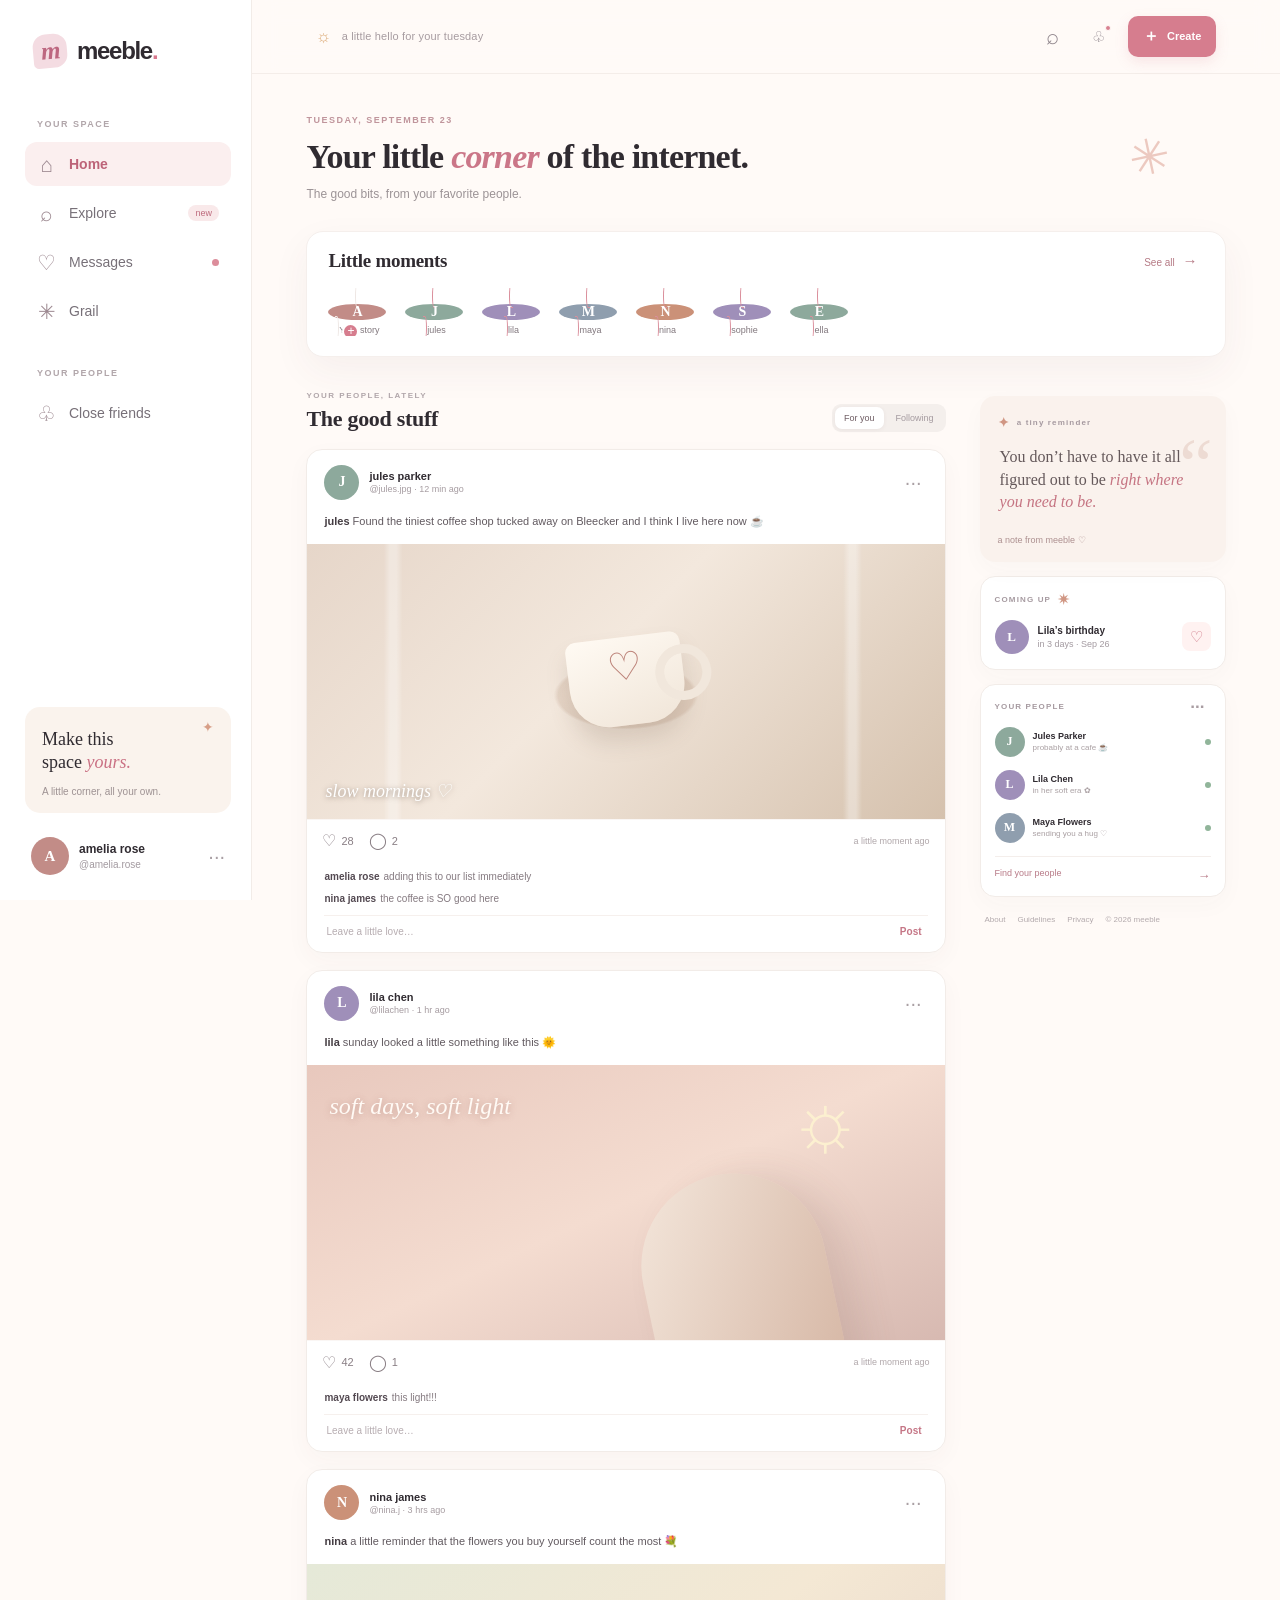
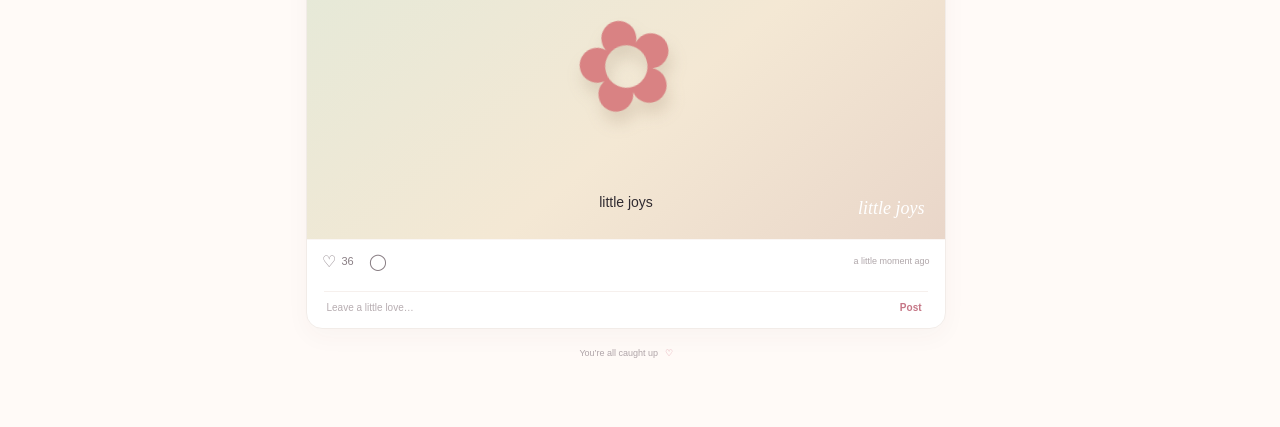
==== index.html @ ca77e471 "Build offline Meeble showcase prototype" ====
<!doctype html>
<html lang="en">
<head>
  <meta charset="utf-8">
  <meta name="viewport" content="width=device-width, initial-scale=1">
  <meta name="theme-color" content="#fff9f4">
  <meta name="description" content="Meeble — your little corner of the internet.">
  <title>Meeble — your little corner</title>
  <link rel="stylesheet" href="styles.css">
</head>
<body>
  <div class="app-shell">
    <aside class="sidebar">
      <a class="brand" href="#home" aria-label="Meeble home"><span class="brand-mark">m</span><span>meeble<span class="brand-dot">.</span></span></a>
      <div class="sidebar-label">YOUR SPACE</div>
      <nav class="main-nav" aria-label="Main navigation">
        <button class="nav-item active" data-page="home"><span class="nav-icon">⌂</span>Home</button>
        <button class="nav-item" data-page="explore"><span class="nav-icon">⌕</span>Explore <span class="nav-badge">new</span></button>
        <button class="nav-item" data-page="messages"><span class="nav-icon">♡</span>Messages<span class="unread-dot"></span></button>
        <button class="nav-item" data-page="grail"><span class="nav-icon">✳</span>Grail</button>
      </nav>
      <div class="sidebar-label community-label">YOUR PEOPLE</div>
      <button class="nav-item" data-page="friends"><span class="nav-icon">♧</span>Close friends</button>
      <div class="sidebar-bottom">
        <div class="mood-card"><span class="mood-spark">✦</span><p>Make this<br>space <em>yours.</em></p><span class="mood-note">A little corner, all your own.</span></div>
        <button class="profile-mini" data-page="profile"><span class="avatar avatar-self">A</span><span><strong>amelia rose</strong><small>@amelia.rose</small></span><span class="more">···</span></button>
      </div>
    </aside>

    <main class="main-content">
      <header class="topbar"><div class="mobile-brand"><span class="brand-mark">m</span> meeble<span class="brand-dot">.</span></div><div class="topbar-date"><span class="sun-icon">☼</span> a little hello for your tuesday</div><div class="top-actions"><button class="icon-button search-button" aria-label="Search">⌕</button><button class="icon-button notification-button" aria-label="Notifications">♧<i></i></button><button class="new-post-button" id="openComposer"><span>＋</span> Create</button></div></header>
      <div class="content-wrap">
        <section class="welcome-row"><div><div class="eyebrow">TUESDAY, SEPTEMBER 23</div><h1>Your little <em>corner</em> of the internet.</h1><p class="welcome-copy">The good bits, from your favorite people.</p></div><span class="welcome-doodle" aria-hidden="true">✳</span></section>
        <section class="stories-section" aria-label="Stories"><div class="section-heading"><h2>Little moments</h2><button class="text-link" id="viewAllStories">See all <span>→</span></button></div><div class="stories-row" id="storiesRow"></div></section>
        <div class="feed-layout">
          <section class="feed-column"><div class="feed-heading"><div><span class="eyebrow">YOUR PEOPLE, LATELY</span><h2>The good stuff</h2></div><div class="feed-filter"><button class="filter active">For you</button><button class="filter">Following</button></div></div><div id="feed" class="feed-list"></div><button class="load-more" id="loadMore">You’re all caught up <span>♡</span></button></section>
          <aside class="right-rail"><section class="rail-card note-card"><div class="rail-title"><span>✦</span> a tiny reminder</div><p>You don’t have to have it all figured out to be <em>right where you need to be.</em></p><span class="note-signature">a note from meeble ♡</span></section><section class="rail-card birthday-card"><div class="rail-title">COMING UP <span class="party">✷</span></div><div class="birthday-person"><span class="avatar avatar-lila">L</span><span><strong>Lila’s birthday</strong><small>in 3 days · Sep 26</small></span><button aria-label="Send birthday wishes">♡</button></div></section><section class="rail-card friends-card"><div class="rail-title">YOUR PEOPLE <button class="dots" aria-label="More">···</button></div><div id="friendsList"></div><button class="find-friends">Find your people <span>→</span></button></section><div class="footer-links"><a href="#about">About</a><a href="#guidelines">Guidelines</a><a href="#privacy">Privacy</a><span>© 2026 meeble</span></div></aside>
        </div>
      </div>
    </main>
  </div>
  <dialog id="composer" class="composer-dialog"><form method="dialog" id="postForm"><button class="dialog-close" aria-label="Close">×</button><div class="dialog-eyebrow">A LITTLE SOMETHING</div><h2>Share a moment</h2><label for="postCaption">What’s on your mind, Amelia?</label><textarea id="postCaption" maxlength="500" placeholder="The little things are the big things…" required></textarea><div class="composer-tools"><button type="button" id="addPhoto">▧ Add a photo</button><span>♡ shared with your people</span></div><button class="publish-button" type="submit">Share with your people <span>→</span></button></form></dialog>
  <dialog id="toastDialog" class="toast-dialog"><p id="toastMessage"></p><button id="toastClose">Okay ♡</button></dialog>
  <script src="app.js" defer></script>
</body>
</html>
---- styles.css ----
:root {
  --ink:#302b31;
  --muted:#99919a;
  --rose:#d8788d;
  --rose-dark:#bd5b76;
  --peach:#f8dfd4;
  --paper:#fffaf7;
  --cream:#f8f2ed;
  --line:#f0e9e5;
  --lilac:#eee8f7;
  --green:#e2eee2;
  --shadow:0 14px 38px rgba(85,55,65,.055);
  --sans:'DM Sans',sans-serif;
  --serif:'Playfair Display',serif}
* {
  box-sizing:border-box}
body {
  margin:0;
  background:var(--paper);
  color:var(--ink);
  font-family:var(--sans);
  font-size:14px;
  -webkit-font-smoothing:antialiased}
button,a {
  font:inherit}
button {
  color:inherit}
.app-shell {
  min-height:100vh}
.sidebar {
  position:fixed;
  inset:0 auto 0 0;
  width:252px;
  background:#fff;
  border-right:1px solid #f2ece8;
  padding:34px 20px 20px 25px;
  display:flex;
  flex-direction:column;
  z-index:3}
.brand {
  display:flex;
  align-items:center;
  gap:10px;
  text-decoration:none;
  color:var(--ink);
  font-size:24px;
  font-weight:800;
  letter-spacing:-1.3px;
  margin:0 0 51px 8px}
.brand-mark {
  display:grid;
  place-items:center;
  width:34px;
  height:34px;
  background:#f4dce2;
  color:#bd6780;
  border-radius:13px 13px 13px 5px;
  font-family:var(--serif);
  font-size:25px;
  font-style:italic;
  font-weight:700;
  transform:rotate(-5deg)}
.brand-dot {
  color:var(--rose)}
.sidebar-label,.eyebrow,.dialog-eyebrow {
  font-size:9px;
  font-weight:700;
  letter-spacing:1.5px;
  color:#b1a6aa}
.sidebar-label {
  padding:0 12px;
  margin-bottom:13px}
.main-nav {
  display:grid;
  gap:5px}
.nav-item {
  position:relative;
  display:flex;
  align-items:center;
  width:100%;
  height:44px;
  padding:0 12px;
  gap:13px;
  border:0;
  border-radius:12px;
  background:none;
  text-align:left;
  color:#777078;
  cursor:pointer;
  transition:.18s}
.nav-item:hover {
  background:#fff7f4;
  color:var(--ink)}
.nav-item.active {
  background:#fbefef;
  color:#bd6378;
  font-weight:700}
.nav-icon {
  width:19px;
  font-size:21px;
  line-height:1;
  text-align:center;
  color:#9d8991}
.nav-badge {
  font-size:9px;
  color:#be6b7e;
  background:#f9e9ea;
  border-radius:20px;
  padding:3px 7px;
  margin-left:auto}
.unread-dot {
  width:7px;
  height:7px;
  background:#dc8d9b;
  border-radius:100%;
  margin-left:auto}
.community-label {
  margin-top:35px}
.sidebar-bottom {
  margin-top:auto}
.mood-card {
  position:relative;
  background:#faf3ed;
  border-radius:15px;
  padding:16px 17px 15px;
  margin-bottom:14px;
  overflow:hidden}
.mood-card p {
  font-family:var(--serif);
  font-size:18px;
  line-height:1.27;
  margin:5px 0 8px}
.mood-card em {
  color:#ca7184}
.mood-note {
  font-size:10px;
  color:#9e9293}
.mood-spark {
  position:absolute;
  right:17px;
  top:12px;
  color:#d79e87}
.profile-mini {
  display:flex;
  align-items:center;
  gap:10px;
  width:100%;
  padding:10px 6px 5px;
  background:none;
  border:0;
  text-align:left;
  cursor:pointer}
.profile-mini strong,.birthday-person strong {
  font-size:12px;
  display:block}
.profile-mini small,.birthday-person small {
  font-size:10px;
  color:#a39aa0;
  display:block;
  margin-top:3px}
.more {
  margin-left:auto;
  color:#a99fa4;
  font-size:20px}
.avatar {
  display:grid;
  place-items:center;
  border-radius:50%;
  width:38px;
  height:38px;
  flex:0 0 auto;
  font-family:var(--serif);
  font-size:15px;
  font-weight:700;
  color:#fff;
  background:#cb8b83}
.avatar-self {
  background:#c28c87}
.avatar-lila {
  background:#9f8fb9}
.avatar-jules {
  background:#8da99c}
.avatar-nina {
  background:#cb9178}
.avatar-maya {
  background:#8f9eae}
.main-content {
  margin-left:252px;
  min-height:100vh}
.topbar {
  height:74px;
  background:rgba(255,250,247,.88);
  backdrop-filter:blur(12px);
  position:sticky;
  top:0;
  z-index:2;
  display:flex;
  align-items:center;
  justify-content:space-between;
  padding:0 6.2%;
  border-bottom:1px solid rgba(240,233,229,.75)}
.topbar-date {
  color:#a79ca0;
  font-size:11px;
  letter-spacing:.15px}
.sun-icon {
  font-size:17px;
  color:#dcab77;
  vertical-align:-2px;
  margin-right:7px}
.top-actions {
  display:flex;
  align-items:center;
  gap:12px}
.icon-button {
  position:relative;
  width:34px;
  height:34px;
  border:0;
  background:transparent;
  color:#8f858b;
  font-size:22px;
  cursor:pointer}
.notification-button {
  font-size:15px}
.notification-button i {
  position:absolute;
  top:5px;
  right:5px;
  width:6px;
  height:6px;
  background:#d88091;
  border-radius:50%;
  border:1px solid var(--paper)}
.new-post-button,.publish-button {
  border:0;
  background:#d67d8e;
  color:white;
  border-radius:10px;
  padding:10px 15px;
  font-size:11px;
  font-weight:700;
  box-shadow:0 5px 13px #d67d8e2b;
  cursor:pointer;
  transition:.18s}
.new-post-button:hover,.publish-button:hover {
  background:#c7687e;
  transform:translateY(-1px)}
.new-post-button span {
  font-size:16px;
  vertical-align:-1px;
  margin-right:5px}
.content-wrap {
  max-width:1110px;
  margin:0 auto;
  padding:41px 5.3% 50px}
.welcome-row {
  position:relative;
  display:flex;
  justify-content:space-between;
  align-items:center;
  padding-bottom:30px}
.welcome-row .eyebrow {
  margin-bottom:12px;
  color:#c0959c}
.welcome-row h1 {
  font-family:var(--serif);
  font-size:34px;
  line-height:1.2;
  font-weight:600;
  letter-spacing:-.8px;
  margin:0}
.welcome-row h1 em {
  font-weight:600;
  color:#cb7688}
.welcome-copy {
  font-size:12px;
  color:#9c9396;
  margin:9px 0 0}
.welcome-doodle {
  font-size:49px;
  color:#e8beb3;
  transform:rotate(-12deg);
  margin-right:6%;
  opacity:.8}
.stories-section {
  padding:18px 21px 20px;
  background:#fff;
  border:1px solid #f5efec;
  border-radius:17px;
  box-shadow:var(--shadow)}
.section-heading {
  display:flex;
  justify-content:space-between;
  align-items:center;
  margin-bottom:16px}
.section-heading h2,.feed-heading h2 {
  font:600 19px var(--serif);
  margin:0;
  letter-spacing:-.3px}
.text-link {
  border:0;
  background:none;
  color:#b67b86;
  font-size:10px;
  cursor:pointer}
.text-link span {
  font-size:15px;
  margin-left:5px}
.stories-row {
  display:flex;
  gap:19px;
  align-items:flex-start;
  overflow-x:auto;
  scrollbar-width:none}
.stories-row::-webkit-scrollbar {
  display:none}
.story {
  min-width:58px;
  text-align:center;
  cursor:pointer;
  border:0;
  background:transparent;
  padding:0}
.story-ring {
  width:55px;
  height:55px;
  padding:3px;
  border:1.5px solid #da8e9b;
  border-radius:50%;
  margin:0 auto 7px;
  position:relative}
.story-ring .avatar {
  width:100%;
  height:100%;
  font-size:14px}
.story-name {
  font-size:9px;
  color:#81777d;
  white-space:nowrap}
.story.is-own .story-ring {
  border-color:#eee7e4}
.story-add {
  position:absolute;
  right:-3px;
  bottom:-1px;
  background:#d67d8e;
  color:white;
  width:17px;
  height:17px;
  border:2px solid white;
  border-radius:50%;
  font-size:12px;
  line-height:13px}
.feed-layout {
  display:grid;
  grid-template-columns:minmax(0,1fr) 246px;
  gap:34px;
  margin-top:34px}
.feed-column {
  min-width:0}
.feed-heading {
  display:flex;
  justify-content:space-between;
  align-items:end;
  margin-bottom:17px}
.feed-heading .eyebrow {
  display:block;
  margin-bottom:6px;
  font-size:8px}
.feed-heading h2 {
  font-size:22px}
.feed-filter {
  display:flex;
  gap:3px;
  padding:3px;
  background:#f4efec;
  border-radius:9px}
.filter {
  background:none;
  border:0;
  border-radius:7px;
  padding:6px 9px;
  color:#a59ba0;
  font-size:9px;
  cursor:pointer}
.filter.active {
  background:white;
  color:#705e64;
  box-shadow:0 1px 4px #4c344010}
.feed-list {
  display:grid;
  gap:17px}
.post-card {
  background:#fff;
  border:1px solid #f2ece8;
  border-radius:16px;
  overflow:hidden;
  box-shadow:0 8px 25px rgba(85,55,65,.035);
  animation:rise .42s both}
.post-top {
  display:flex;
  align-items:center;
  padding:15px 17px 12px;
  gap:10px}
.post-top .avatar {
  width:35px;
  height:35px;
  font-size:14px}
.post-author {
  min-width:0}
.post-author strong {
  font-size:11px;
  display:block}
.post-author small {
  font-size:9px;
  color:#a69ca1;
  display:block;
  margin-top:2px}
.post-menu {
  margin-left:auto;
  border:0;
  background:none;
  color:#aaa0a4;
  font-size:20px;
  cursor:pointer}
.post-caption {
  padding:0 17px 14px;
  font-size:11px;
  line-height:1.65;
  color:#625a60;
  margin:0}
.post-caption strong {
  color:#443c42}
.post-art {
  height:275px;
  position:relative;
  overflow:hidden;
  display:grid;
  place-items:center}
.post-art.cafe {
  background:linear-gradient(135deg,#e6d6c9,#f3e8dd 45%,#d5c1ad)}
.post-art.cafe:before {
  content:'';
  position:absolute;
  inset:0;
  background:radial-gradient(ellipse at 50% 55%,#b18b7055 0 15%,transparent 16%),linear-gradient(90deg,transparent 12%,#fff8 13% 14%,transparent 15% 84%,#fff8 85% 86%,transparent 87%);
  opacity:.65}
.post-art.cafe .art-label {
  position:absolute;
  bottom:17px;
  left:18px;
  color:#fff;
  font:italic 18px var(--serif);
  text-shadow:0 1px 5px #62504499}
.coffee-cup {
  position:relative;
  width:115px;
  height:88px;
  background:linear-gradient(160deg,#fffaf3,#f0e5d8);
  border-radius:10px 10px 39px 39px;
  box-shadow:0 15px 22px #7057482c;
  transform:rotate(-7deg);
  z-index:1}
.coffee-cup:before {
  content:'';
  position:absolute;
  width:38px;
  height:38px;
  border:9px solid #f1e7dc;
  border-radius:50%;
  right:-28px;
  top:14px}
.coffee-cup:after {
  content:'♡';
  position:absolute;
  inset:7px 0;
  text-align:center;
  color:#bb8177;
  font-size:39px}
.post-art.sunday {
  background:linear-gradient(155deg,#e8c8bd,#f4dcd0 50%,#d7b9b1)}
.post-art.sunday:before {
  content:'';
  position:absolute;
  width:185px;
  height:220px;
  background:linear-gradient(120deg,#f4e7dc,#d6b7a5);
  border-radius:100px 100px 25px 25px;
  bottom:-53px;
  right:18%;
  transform:rotate(-12deg);
  box-shadow:20px 8px 35px #694e4521}
.post-art.sunday:after {
  content:'☼';
  position:absolute;
  right:13%;
  top:10px;
  color:#fff6d1;
  font-size:80px;
  opacity:.8}
.post-art.sunday .art-label {
  position:absolute;
  left:22px;
  top:28px;
  color:#fffaf5;
  font:italic 24px var(--serif);
  z-index:1;
  text-shadow:0 1px 7px #9c645c66}
.post-art.flowers {
  background:linear-gradient(140deg,#e5e9d8,#f4e8d4 54%,#e9d6c9)}
.post-art.flowers:before {
  content:'✿';
  font-size:124px;
  color:#d98283;
  filter:drop-shadow(0 12px 8px #80634830);
  transform:rotate(-15deg)}
.post-art.flowers:after {
  content:'little joys';
  position:absolute;
  bottom:20px;
  right:20px;
  color:#fff;
  font:italic 18px var(--serif)}
.post-art.custom {
  background:#f3e9e4;
  color:#bd6e82;
  padding:25px;
  font:italic 23px var(--serif);
  text-align:center}
.post-actions {
  height:43px;
  padding:0 15px;
  display:flex;
  align-items:center;
  gap:15px;
  border-top:1px solid #faf6f4}
.action-btn {
  border:0;
  background:none;
  color:#897e84;
  padding:4px 0;
  font-size:11px;
  cursor:pointer;
  display:flex;
  align-items:center;
  gap:5px}
.action-btn:hover {
  color:#c2687d}
.action-btn.liked {
  color:#d46f85}
.action-btn span {
  font-size:16px}
.action-spacer {
  flex:1}
.post-time {
  color:#b0a7aa;
  font-size:9px}
.comments-area {
  padding:0 17px 14px}
.comment {
  font-size:10px;
  line-height:1.5;
  color:#857a80;
  margin:7px 0}
.comment strong {
  color:#534951;
  margin-right:4px}
.comment-form {
  display:flex;
  border-top:1px solid #f6f0ed;
  padding-top:9px;
  margin-top:9px}
.comment-form input {
  border:0;
  outline:none;
  flex:1;
  font:10px var(--sans);
  background:none}
.comment-form input::placeholder {
  color:#b7adb1}
.comment-form button {
  border:0;
  background:none;
  color:#c57686;
  font-size:10px;
  font-weight:700;
  cursor:pointer}
.right-rail {
  padding-top:5px}
.rail-card {
  background:#fff;
  border:1px solid #f2ece8;
  border-radius:15px;
  padding:16px;
  margin-bottom:14px;
  box-shadow:0 8px 25px rgba(85,55,65,.028)}
.rail-title {
  font-size:8px;
  font-weight:700;
  letter-spacing:1.15px;
  color:#a69aa0;
  display:flex;
  align-items:center;
  gap:7px}
.rail-title>span {
  font-size:13px;
  color:#d09683}
.note-card {
  background:#faf2ed;
  border:0;
  padding:19px 18px 16px;
  position:relative;
  overflow:hidden}
.note-card:after {
  content:'“';
  position:absolute;
  right:13px;
  top:25px;
  font:75px var(--serif);
  color:#eddbd3}
.note-card p {
  font:16px/1.42 var(--serif);
  margin:16px 2px;
  color:#64585a;
  position:relative;
  z-index:1}
.note-card p em {
  color:#c57482}
.note-signature {
  font-size:9px;
  color:#ad9090}
.birthday-card {
  padding:15px 14px}
.party {
  color:#d99475;
  font-size:13px}
.birthday-person {
  display:flex;
  align-items:center;
  gap:9px;
  margin-top:13px}
.birthday-person .avatar {
  width:34px;
  height:34px;
  font-size:13px}
.birthday-person strong {
  font-size:10px}
.birthday-person small {
  font-size:9px}
.birthday-person button {
  margin-left:auto;
  border:0;
  background:#fff2f1;
  color:#ce7887;
  border-radius:8px;
  width:29px;
  height:29px;
  font-size:15px;
  cursor:pointer}
.friends-card {
  padding:15px 14px 13px}
.dots {
  margin-left:auto;
  border:0;
  background:none;
  color:#a99da2;
  font-size:17px;
  line-height:12px;
  cursor:pointer}
.friend-row {
  display:flex;
  align-items:center;
  gap:8px;
  margin-top:13px}
.friend-row .avatar {
  width:30px;
  height:30px;
  font-size:12px}
.friend-info {
  flex:1}
.friend-info strong {
  font-size:9px;
  display:block}
.friend-info small {
  font-size:8px;
  color:#aaa0a3;
  display:block;
  margin-top:2px}
.online {
  width:6px;
  height:6px;
  border-radius:50%;
  background:#91b59a}
.find-friends {
  width:100%;
  border:0;
  border-top:1px solid #f4eeeb;
  margin-top:13px;
  padding:11px 0 0;
  background:none;
  text-align:left;
  color:#b87b88;
  font-size:9px;
  cursor:pointer}
.find-friends span {
  float:right;
  font-size:13px}
.footer-links {
  display:flex;
  flex-wrap:wrap;
  gap:7px 12px;
  padding:4px 5px;
  color:#b3aaad;
  font-size:8px}
.footer-links a {
  color:inherit;
  text-decoration:none}
.load-more {
  display:block;
  margin:18px auto;
  border:0;
  background:none;
  color:#afa4a8;
  font-size:9px;
  cursor:pointer}
.load-more span {
  color:#d78b98;
  margin-left:4px}
.composer-dialog,.toast-dialog {
  border:0;
  border-radius:20px;
  padding:0;
  box-shadow:0 24px 80px #32222c35;
  color:var(--ink)}
.composer-dialog {
  width:min(470px,calc(100% - 32px));
  background:white}
.composer-dialog::backdrop,.toast-dialog::backdrop {
  background:#382b3166;
  backdrop-filter:blur(3px)}
.composer-dialog form {
  padding:32px}
.dialog-close {
  float:right;
  border:0;
  background:#f7f1ee;
  border-radius:50%;
  width:29px;
  height:29px;
  font-size:20px;
  line-height:20px;
  color:#8d8186;
  cursor:pointer}
.dialog-eyebrow {
  color:#c48c96;
  margin-top:10px}
.composer-dialog h2 {
  font:600 28px var(--serif);
  margin:8px 0 22px}
.composer-dialog label {
  display:block;
  color:#837980;
  font-size:11px;
  margin-bottom:8px}
.composer-dialog textarea {
  display:block;
  width:100%;
  height:130px;
  resize:vertical;
  border:1px solid #eee5e2;
  border-radius:12px;
  padding:13px;
  font:12px/1.6 var(--sans);
  outline:none}
.composer-dialog textarea:focus {
  border-color:#d997a3}
.composer-tools {
  display:flex;
  justify-content:space-between;
  align-items:center;
  padding:11px 0 19px;
  color:#aa9fa4;
  font-size:9px}
.composer-tools button {
  border:0;
  background:none;
  color:#be7885;
  font-size:10px;
  cursor:pointer}
.publish-button {
  width:100%;
  height:42px;
  text-align:left;
  padding:0 14px}
.publish-button span {
  float:right}
.toast-dialog {
  width:min(310px,calc(100% - 30px));
  padding:24px;
  text-align:center;
  background:white}
.toast-dialog p {
  font:17px/1.5 var(--serif);
  margin:0 0 17px}
.toast-dialog button {
  border:0;
  background:#d67d8e;
  color:white;
  border-radius:9px;
  padding:9px 20px;
  font-size:10px;
  cursor:pointer}
.mobile-brand {
  display:none}
@keyframes rise {
  from {
  opacity:0;
  transform:translateY(9px)}
to {
  opacity:1;
  transform:translateY(0)}
}

@media(min-width:1450px) {
  .content-wrap {
  padding-top:48px}
.feed-layout {
  gap:42px}
.post-art {
  height:310px}
}
@media(max-width:1050px) {
  .sidebar {
  width:215px;
  padding-left:17px;
  padding-right:16px}
.main-content {
  margin-left:215px}
.topbar {
  padding:0 4%}
.content-wrap {
  padding-left:4%;
  padding-right:4%}
.feed-layout {
  grid-template-columns:minmax(0,1fr) 215px;
  gap:20px}
.post-art {
  height:240px}
}
@media(max-width:800px) {
  .sidebar {
  width:67px;
  padding:20px 9px}
.brand {
  margin:0 auto 42px}
.brand>span:last-child,.sidebar-label,.nav-item:not(.active) .nav-label,.nav-item {
  font-size:0}
.nav-item {
  justify-content:center;
  padding:0}
.nav-icon {
  font-size:21px}
.nav-badge,.unread-dot {
  display:none}
.community-label,.sidebar-bottom .mood-card,.profile-mini>span:not(.avatar) {
  display:none}
.sidebar-bottom {
  display:flex;
  justify-content:center}
.profile-mini {
  justify-content:center;
  padding:5px 0}
.main-content {
  margin-left:67px}
.feed-layout {
  grid-template-columns:minmax(0,1fr)}
.right-rail {
  display:grid;
  grid-template-columns:1fr 1fr;
  gap:10px}
.rail-card {
  margin:0}
.note-card {
  grid-row:span 2}
.footer-links {
  grid-column:1/-1}
.topbar-date {
  display:none}
.mobile-brand {
  display:flex;
  align-items:center;
  gap:7px;
  font-weight:800;
  font-size:17px;
  letter-spacing:-.7px}
.mobile-brand .brand-mark {
  width:27px;
  height:27px;
  font-size:21px;
  border-radius:10px 10px 10px 4px}
}
@media(max-width:520px) {
  .sidebar {
  inset:auto 0 0;
  width:100%;
  height:59px;
  padding:5px 14px;
  background:#fff;
  border:0;
  border-top:1px solid var(--line);
  display:flex;
  flex-direction:row;
  justify-content:space-around}
.brand,.sidebar-label,.community-label,.sidebar-bottom {
  display:none}
.main-nav {
  display:flex;
  justify-content:space-around;
  width:100%;
  gap:0}
.nav-item {
  height:48px;
  width:50px;
  font-size:0!important}
.nav-icon {
  font-size:21px}
.main-content {
  margin:0;
  padding-bottom:59px}
.topbar {
  height:59px;
  padding:0 17px}
.content-wrap {
  padding:26px 15px}
.welcome-row {
  padding-bottom:21px}
.welcome-row h1 {
  font-size:27px;
  max-width:310px}
.welcome-doodle {
  font-size:34px;
  margin-right:2%}
.welcome-copy {
  font-size:11px}
.stories-section {
  padding:15px 13px 16px}
.stories-row {
  gap:15px}
.feed-layout {
  margin-top:27px}
.feed-heading {
  align-items:center}
.feed-heading h2 {
  font-size:19px}
.feed-filter {
  gap:0}
.filter {
  padding:6px}
.feed-list {
  gap:13px}
.post-card {
  border-radius:13px}
.post-art {
  height:220px}
.right-rail {
  display:none}
.new-post-button {
  padding:8px 11px}
.search-button {
  display:none}
.top-actions {
  gap:8px}
}
@media(prefers-reduced-motion:reduce) {
  *,*::before,*::after {
  scroll-behavior:auto!important;
  animation-duration:.01ms!important;
  transition-duration:.01ms!important}
}

button:focus-visible,a:focus-visible,input:focus-visible,textarea:focus-visible {
  outline:2px solid #c96e83;
  outline-offset:3px}
.empty-feed {
  padding:34px 22px;
  text-align:center;
  background:white;
  border:1px dashed #eadad7;
  border-radius:16px;
  color:#96898f}
.empty-feed>span {
  font-size:25px;
  color:#d17e8e}
.empty-feed h3 {
  font:600 19px var(--serif);
  color:#51464d;
  margin:9px 0 5px}
.empty-feed p {
  font-size:11px;
  margin:0}
.hashtag {
  color:#bf7181}
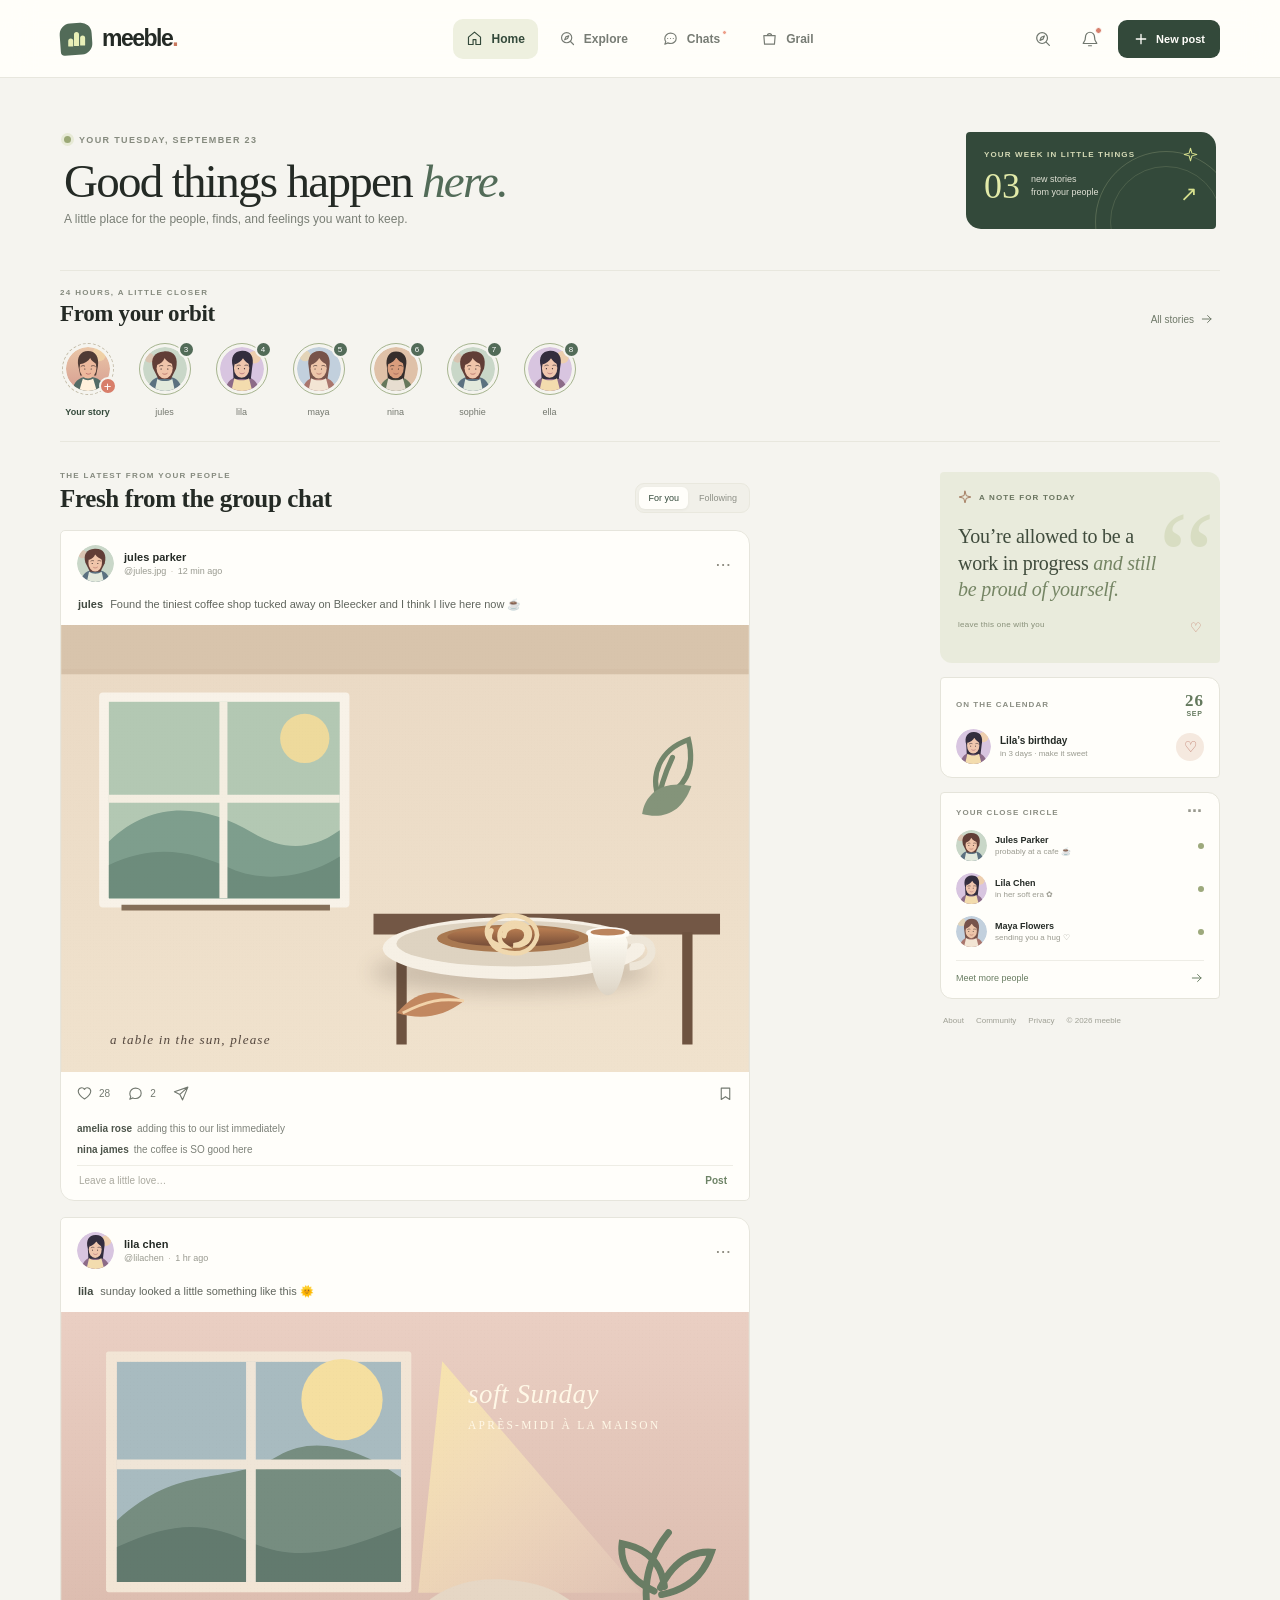
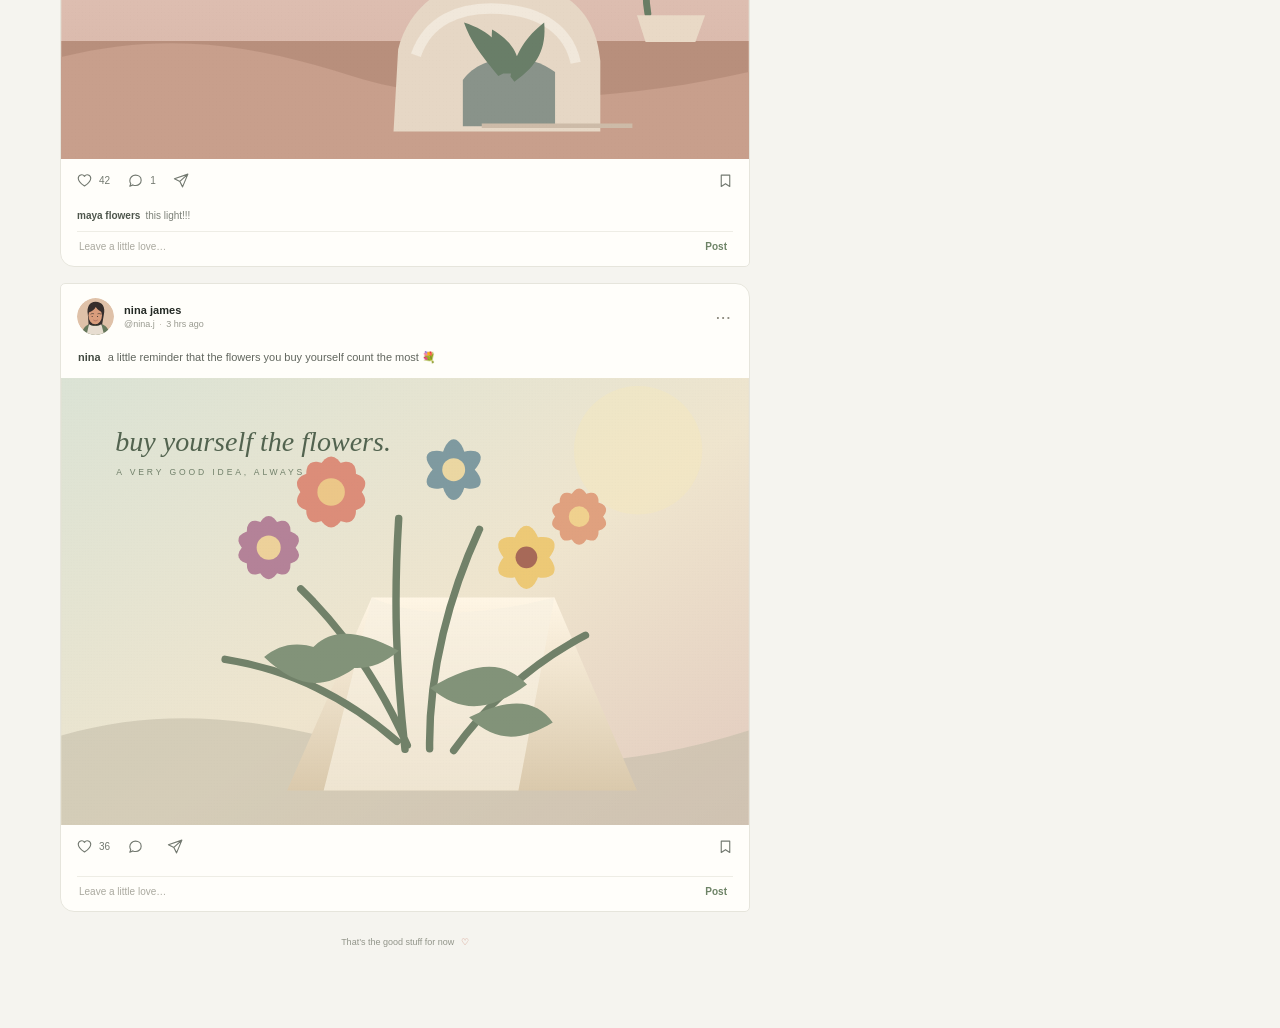
==== commit ba8fabb0: "Give Meeble an editorial visual identity" ====
--- a/index.html
+++ b/index.html
@@ -3,43 +3,55 @@
 <head>
   <meta charset="utf-8">
   <meta name="viewport" content="width=device-width, initial-scale=1">
-  <meta name="theme-color" content="#fff9f4">
-  <meta name="description" content="Meeble — your little corner of the internet.">
-  <title>Meeble — your little corner</title>
+  <meta name="theme-color" content="#f5f4ef">
+  <meta name="description" content="Meeble — a little place for all the good bits.">
+  <title>Meeble — a little place for you</title>
   <link rel="stylesheet" href="styles.css">
 </head>
 <body>
+  <svg class="icon-defs" aria-hidden="true" xmlns="http://www.w3.org/2000/svg">
+    <symbol id="i-home" viewBox="0 0 24 24"><path d="m3.5 10 8.5-7 8.5 7v10.5H14v-7h-4v7H3.5z"/></symbol>
+    <symbol id="i-discover" viewBox="0 0 24 24"><circle cx="10.8" cy="10.8" r="7.2"/><path d="m16.2 16.2 4.3 4.3M13.8 8l-1.7 4.1-4.1 1.7 1.7-4.1z"/></symbol>
+    <symbol id="i-chat" viewBox="0 0 24 24"><path d="M20 11.5a7.5 7.5 0 0 1-8 7.5 9 9 0 0 1-3.6-.8L4 20l1.3-3.6A7 7 0 0 1 4 12c0-4.2 3.6-7.5 8-7.5s8 2.8 8 7z"/><path d="M8 12h.01M12 12h.01M16 12h.01"/></symbol>
+    <symbol id="i-bag" viewBox="0 0 24 24"><path d="M4 8h16l-1 12H5zM9 8a3 3 0 0 1 6 0"/></symbol>
+    <symbol id="i-bell" viewBox="0 0 24 24"><path d="M18 9a6 6 0 0 0-12 0c0 7-3 7-3 9h18c0-2-3-2-3-9M10 21h4"/></symbol>
+    <symbol id="i-heart" viewBox="0 0 24 24"><path d="M20.8 8.8c0 5.4-8.8 11-8.8 11s-8.8-5.6-8.8-11A4.8 4.8 0 0 1 12 6.1a4.8 4.8 0 0 1 8.8 2.7Z"/></symbol>
+    <symbol id="i-comment" viewBox="0 0 24 24"><path d="M20 11.5a7.5 7.5 0 0 1-8 7.5 9 9 0 0 1-3.6-.8L4 20l1.3-3.6A7 7 0 0 1 4 12c0-4.2 3.6-7.5 8-7.5s8 2.8 8 7z"/></symbol>
+    <symbol id="i-send" viewBox="0 0 24 24"><path d="m21 3-7.5 18-3.8-7.7L2 9.5 21 3Z M9.7 13.3 21 3"/></symbol>
+    <symbol id="i-bookmark" viewBox="0 0 24 24"><path d="M6 4.5h12v16l-6-4-6 4z"/></symbol>
+    <symbol id="i-plus" viewBox="0 0 24 24"><path d="M12 5v14M5 12h14"/></symbol>
+    <symbol id="i-spark" viewBox="0 0 24 24"><path d="m12 2 2.2 7.8L22 12l-7.8 2.2L12 22l-2.2-7.8L2 12l7.8-2.2z"/></symbol>
+    <symbol id="i-arrow" viewBox="0 0 24 24"><path d="M4 12h15m-6-6 6 6-6 6"/></symbol>
+  </svg>
   <div class="app-shell">
-    <aside class="sidebar">
-      <a class="brand" href="#home" aria-label="Meeble home"><span class="brand-mark">m</span><span>meeble<span class="brand-dot">.</span></span></a>
-      <div class="sidebar-label">YOUR SPACE</div>
+    <header class="topbar">
+      <a class="brand" href="#home" aria-label="Meeble home"><span class="brand-mark" aria-hidden="true"><span></span><span></span><span></span></span><span>meeble<span class="brand-dot">.</span></span></a>
       <nav class="main-nav" aria-label="Main navigation">
-        <button class="nav-item active" data-page="home"><span class="nav-icon">⌂</span>Home</button>
-        <button class="nav-item" data-page="explore"><span class="nav-icon">⌕</span>Explore <span class="nav-badge">new</span></button>
-        <button class="nav-item" data-page="messages"><span class="nav-icon">♡</span>Messages<span class="unread-dot"></span></button>
-        <button class="nav-item" data-page="grail"><span class="nav-icon">✳</span>Grail</button>
+        <button class="nav-item active" data-page="home"><svg class="icon"><use href="#i-home"/></svg><span>Home</span></button>
+        <button class="nav-item" data-page="explore"><svg class="icon"><use href="#i-discover"/></svg><span>Explore</span></button>
+        <button class="nav-item" data-page="messages"><svg class="icon"><use href="#i-chat"/></svg><span>Chats</span><i class="nav-ping"></i></button>
+        <button class="nav-item" data-page="grail"><svg class="icon"><use href="#i-bag"/></svg><span>Grail</span></button>
       </nav>
-      <div class="sidebar-label community-label">YOUR PEOPLE</div>
-      <button class="nav-item" data-page="friends"><span class="nav-icon">♧</span>Close friends</button>
-      <div class="sidebar-bottom">
-        <div class="mood-card"><span class="mood-spark">✦</span><p>Make this<br>space <em>yours.</em></p><span class="mood-note">A little corner, all your own.</span></div>
-        <button class="profile-mini" data-page="profile"><span class="avatar avatar-self">A</span><span><strong>amelia rose</strong><small>@amelia.rose</small></span><span class="more">···</span></button>
-      </div>
-    </aside>
-
-    <main class="main-content">
-      <header class="topbar"><div class="mobile-brand"><span class="brand-mark">m</span> meeble<span class="brand-dot">.</span></div><div class="topbar-date"><span class="sun-icon">☼</span> a little hello for your tuesday</div><div class="top-actions"><button class="icon-button search-button" aria-label="Search">⌕</button><button class="icon-button notification-button" aria-label="Notifications">♧<i></i></button><button class="new-post-button" id="openComposer"><span>＋</span> Create</button></div></header>
-      <div class="content-wrap">
-        <section class="welcome-row"><div><div class="eyebrow">TUESDAY, SEPTEMBER 23</div><h1>Your little <em>corner</em> of the internet.</h1><p class="welcome-copy">The good bits, from your favorite people.</p></div><span class="welcome-doodle" aria-hidden="true">✳</span></section>
-        <section class="stories-section" aria-label="Stories"><div class="section-heading"><h2>Little moments</h2><button class="text-link" id="viewAllStories">See all <span>→</span></button></div><div class="stories-row" id="storiesRow"></div></section>
-        <div class="feed-layout">
-          <section class="feed-column"><div class="feed-heading"><div><span class="eyebrow">YOUR PEOPLE, LATELY</span><h2>The good stuff</h2></div><div class="feed-filter"><button class="filter active">For you</button><button class="filter">Following</button></div></div><div id="feed" class="feed-list"></div><button class="load-more" id="loadMore">You’re all caught up <span>♡</span></button></section>
-          <aside class="right-rail"><section class="rail-card note-card"><div class="rail-title"><span>✦</span> a tiny reminder</div><p>You don’t have to have it all figured out to be <em>right where you need to be.</em></p><span class="note-signature">a note from meeble ♡</span></section><section class="rail-card birthday-card"><div class="rail-title">COMING UP <span class="party">✷</span></div><div class="birthday-person"><span class="avatar avatar-lila">L</span><span><strong>Lila’s birthday</strong><small>in 3 days · Sep 26</small></span><button aria-label="Send birthday wishes">♡</button></div></section><section class="rail-card friends-card"><div class="rail-title">YOUR PEOPLE <button class="dots" aria-label="More">···</button></div><div id="friendsList"></div><button class="find-friends">Find your people <span>→</span></button></section><div class="footer-links"><a href="#about">About</a><a href="#guidelines">Guidelines</a><a href="#privacy">Privacy</a><span>© 2026 meeble</span></div></aside>
-        </div>
+      <div class="top-actions"><button class="icon-button search-button" aria-label="Search"><svg class="icon"><use href="#i-discover"/></svg></button><button class="icon-button notification-button" aria-label="Notifications"><svg class="icon"><use href="#i-bell"/></svg><i></i></button><button class="new-post-button" id="openComposer"><svg class="icon"><use href="#i-plus"/></svg><span>New post</span></button></div>
+    </header>
+    <main class="content-wrap" id="home">
+      <section class="welcome-row">
+        <div><div class="eyebrow"><span class="live-mark"></span> YOUR TUESDAY, SEPTEMBER 23</div><h1>Good things happen <em>here.</em></h1><p class="welcome-copy">A little place for the people, finds, and feelings you want to keep.</p></div>
+        <div class="weekly-note"><div class="weekly-note-top"><span>YOUR WEEK IN LITTLE THINGS</span><svg class="icon"><use href="#i-spark"/></svg></div><div class="weekly-note-bottom"><strong>03</strong><span>new stories<br>from your people</span><span class="note-arrow">↗</span></div><div class="note-orbit" aria-hidden="true"></div></div>
+      </section>
+      <section class="stories-section" aria-label="Stories"><div class="section-heading"><div><span class="eyebrow">24 HOURS, A LITTLE CLOSER</span><h2>From your orbit</h2></div><button class="text-link" id="viewAllStories">All stories <svg class="icon"><use href="#i-arrow"/></svg></button></div><div class="stories-row" id="storiesRow"></div></section>
+      <div class="feed-layout">
+        <section class="feed-column"><div class="feed-heading"><div><span class="eyebrow">THE LATEST FROM YOUR PEOPLE</span><h2>Fresh from the group chat</h2></div><div class="feed-filter"><button class="filter active">For you</button><button class="filter">Following</button></div></div><div id="feed" class="feed-list"></div><button class="load-more" id="loadMore">That’s the good stuff for now <span>♡</span></button></section>
+        <aside class="right-rail">
+          <section class="rail-card note-card"><div class="rail-kicker"><svg class="icon"><use href="#i-spark"/></svg> A NOTE FOR TODAY</div><p>You’re allowed to be a work in progress <em>and still be proud of yourself.</em></p><div class="note-footer"><span>leave this one with you</span><span class="note-heart">♡</span></div></section>
+          <section class="rail-card birthday-card"><div class="rail-header"><span>ON THE CALENDAR</span><span class="calendar-date">26 <small>SEP</small></span></div><div class="birthday-person"><img class="avatar" src="assets/avatar-lila.svg" alt=""><span><strong>Lila’s birthday</strong><small>in 3 days · make it sweet</small></span><button aria-label="Send birthday wishes">♡</button></div></section>
+          <section class="rail-card friends-card"><div class="rail-header"><span>YOUR CLOSE CIRCLE</span><button class="dots" aria-label="More">···</button></div><div id="friendsList"></div><button class="find-friends">Meet more people <svg class="icon"><use href="#i-arrow"/></svg></button></section>
+          <div class="footer-links"><a href="#about">About</a><a href="#guidelines">Community</a><a href="#privacy">Privacy</a><span>© 2026 meeble</span></div>
+        </aside>
       </div>
     </main>
   </div>
-  <dialog id="composer" class="composer-dialog"><form method="dialog" id="postForm"><button class="dialog-close" aria-label="Close">×</button><div class="dialog-eyebrow">A LITTLE SOMETHING</div><h2>Share a moment</h2><label for="postCaption">What’s on your mind, Amelia?</label><textarea id="postCaption" maxlength="500" placeholder="The little things are the big things…" required></textarea><div class="composer-tools"><button type="button" id="addPhoto">▧ Add a photo</button><span>♡ shared with your people</span></div><button class="publish-button" type="submit">Share with your people <span>→</span></button></form></dialog>
+  <dialog id="composer" class="composer-dialog"><form method="dialog" id="postForm"><button class="dialog-close" aria-label="Close">×</button><div class="dialog-eyebrow">A LITTLE SOMETHING</div><h2>Share a moment</h2><label for="postCaption">What’s on your mind, Amelia?</label><textarea id="postCaption" maxlength="500" placeholder="The little things are the big things…" required></textarea><div class="composer-tools"><button type="button" id="addPhoto">▧ Add a photo</button><span>♡ shared with your people</span></div><button class="publish-button" type="submit">Share with your people <svg class="icon"><use href="#i-arrow"/></svg></button></form></dialog>
   <dialog id="toastDialog" class="toast-dialog"><p id="toastMessage"></p><button id="toastClose">Okay ♡</button></dialog>
   <script src="app.js" defer></script>
 </body>
--- a/styles.css
+++ b/styles.css
@@ -1,1004 +1,196 @@
 :root {
-  --ink:#302b31;
-  --muted:#99919a;
-  --rose:#d8788d;
-  --rose-dark:#bd5b76;
-  --peach:#f8dfd4;
-  --paper:#fffaf7;
-  --cream:#f8f2ed;
-  --line:#f0e9e5;
-  --lilac:#eee8f7;
-  --green:#e2eee2;
-  --shadow:0 14px 38px rgba(85,55,65,.055);
-  --sans:'DM Sans',sans-serif;
-  --serif:'Playfair Display',serif}
-* {
-  box-sizing:border-box}
-body {
-  margin:0;
-  background:var(--paper);
-  color:var(--ink);
-  font-family:var(--sans);
-  font-size:14px;
-  -webkit-font-smoothing:antialiased}
-button,a {
-  font:inherit}
-button {
-  color:inherit}
-.app-shell {
-  min-height:100vh}
-.sidebar {
-  position:fixed;
-  inset:0 auto 0 0;
-  width:252px;
-  background:#fff;
-  border-right:1px solid #f2ece8;
-  padding:34px 20px 20px 25px;
-  display:flex;
-  flex-direction:column;
-  z-index:3}
-.brand {
-  display:flex;
-  align-items:center;
-  gap:10px;
-  text-decoration:none;
-  color:var(--ink);
-  font-size:24px;
-  font-weight:800;
-  letter-spacing:-1.3px;
-  margin:0 0 51px 8px}
-.brand-mark {
-  display:grid;
-  place-items:center;
-  width:34px;
-  height:34px;
-  background:#f4dce2;
-  color:#bd6780;
-  border-radius:13px 13px 13px 5px;
-  font-family:var(--serif);
-  font-size:25px;
-  font-style:italic;
-  font-weight:700;
-  transform:rotate(-5deg)}
-.brand-dot {
-  color:var(--rose)}
-.sidebar-label,.eyebrow,.dialog-eyebrow {
-  font-size:9px;
-  font-weight:700;
-  letter-spacing:1.5px;
-  color:#b1a6aa}
-.sidebar-label {
-  padding:0 12px;
-  margin-bottom:13px}
-.main-nav {
-  display:grid;
-  gap:5px}
-.nav-item {
-  position:relative;
-  display:flex;
-  align-items:center;
-  width:100%;
-  height:44px;
-  padding:0 12px;
-  gap:13px;
-  border:0;
-  border-radius:12px;
-  background:none;
-  text-align:left;
-  color:#777078;
-  cursor:pointer;
-  transition:.18s}
-.nav-item:hover {
-  background:#fff7f4;
-  color:var(--ink)}
-.nav-item.active {
-  background:#fbefef;
-  color:#bd6378;
-  font-weight:700}
-.nav-icon {
-  width:19px;
-  font-size:21px;
-  line-height:1;
-  text-align:center;
-  color:#9d8991}
-.nav-badge {
-  font-size:9px;
-  color:#be6b7e;
-  background:#f9e9ea;
-  border-radius:20px;
-  padding:3px 7px;
-  margin-left:auto}
-.unread-dot {
-  width:7px;
-  height:7px;
-  background:#dc8d9b;
-  border-radius:100%;
-  margin-left:auto}
-.community-label {
-  margin-top:35px}
-.sidebar-bottom {
-  margin-top:auto}
-.mood-card {
-  position:relative;
-  background:#faf3ed;
-  border-radius:15px;
-  padding:16px 17px 15px;
-  margin-bottom:14px;
-  overflow:hidden}
-.mood-card p {
-  font-family:var(--serif);
-  font-size:18px;
-  line-height:1.27;
-  margin:5px 0 8px}
-.mood-card em {
-  color:#ca7184}
-.mood-note {
-  font-size:10px;
-  color:#9e9293}
-.mood-spark {
-  position:absolute;
-  right:17px;
-  top:12px;
-  color:#d79e87}
-.profile-mini {
-  display:flex;
-  align-items:center;
-  gap:10px;
-  width:100%;
-  padding:10px 6px 5px;
-  background:none;
-  border:0;
-  text-align:left;
-  cursor:pointer}
-.profile-mini strong,.birthday-person strong {
-  font-size:12px;
-  display:block}
-.profile-mini small,.birthday-person small {
-  font-size:10px;
-  color:#a39aa0;
-  display:block;
-  margin-top:3px}
-.more {
-  margin-left:auto;
-  color:#a99fa4;
-  font-size:20px}
-.avatar {
-  display:grid;
-  place-items:center;
-  border-radius:50%;
-  width:38px;
-  height:38px;
-  flex:0 0 auto;
-  font-family:var(--serif);
-  font-size:15px;
-  font-weight:700;
-  color:#fff;
-  background:#cb8b83}
-.avatar-self {
-  background:#c28c87}
-.avatar-lila {
-  background:#9f8fb9}
-.avatar-jules {
-  background:#8da99c}
-.avatar-nina {
-  background:#cb9178}
-.avatar-maya {
-  background:#8f9eae}
-.main-content {
-  margin-left:252px;
-  min-height:100vh}
-.topbar {
-  height:74px;
-  background:rgba(255,250,247,.88);
-  backdrop-filter:blur(12px);
-  position:sticky;
-  top:0;
-  z-index:2;
-  display:flex;
-  align-items:center;
-  justify-content:space-between;
-  padding:0 6.2%;
-  border-bottom:1px solid rgba(240,233,229,.75)}
-.topbar-date {
-  color:#a79ca0;
-  font-size:11px;
-  letter-spacing:.15px}
-.sun-icon {
-  font-size:17px;
-  color:#dcab77;
-  vertical-align:-2px;
-  margin-right:7px}
-.top-actions {
-  display:flex;
-  align-items:center;
-  gap:12px}
-.icon-button {
-  position:relative;
-  width:34px;
-  height:34px;
-  border:0;
-  background:transparent;
-  color:#8f858b;
-  font-size:22px;
-  cursor:pointer}
-.notification-button {
-  font-size:15px}
-.notification-button i {
-  position:absolute;
-  top:5px;
-  right:5px;
-  width:6px;
-  height:6px;
-  background:#d88091;
-  border-radius:50%;
-  border:1px solid var(--paper)}
-.new-post-button,.publish-button {
-  border:0;
-  background:#d67d8e;
-  color:white;
-  border-radius:10px;
-  padding:10px 15px;
-  font-size:11px;
-  font-weight:700;
-  box-shadow:0 5px 13px #d67d8e2b;
-  cursor:pointer;
-  transition:.18s}
-.new-post-button:hover,.publish-button:hover {
-  background:#c7687e;
-  transform:translateY(-1px)}
-.new-post-button span {
-  font-size:16px;
-  vertical-align:-1px;
-  margin-right:5px}
-.content-wrap {
-  max-width:1110px;
-  margin:0 auto;
-  padding:41px 5.3% 50px}
-.welcome-row {
-  position:relative;
-  display:flex;
-  justify-content:space-between;
-  align-items:center;
-  padding-bottom:30px}
-.welcome-row .eyebrow {
-  margin-bottom:12px;
-  color:#c0959c}
-.welcome-row h1 {
-  font-family:var(--serif);
-  font-size:34px;
-  line-height:1.2;
-  font-weight:600;
-  letter-spacing:-.8px;
-  margin:0}
-.welcome-row h1 em {
-  font-weight:600;
-  color:#cb7688}
-.welcome-copy {
-  font-size:12px;
-  color:#9c9396;
-  margin:9px 0 0}
-.welcome-doodle {
-  font-size:49px;
-  color:#e8beb3;
-  transform:rotate(-12deg);
-  margin-right:6%;
-  opacity:.8}
-.stories-section {
-  padding:18px 21px 20px;
-  background:#fff;
-  border:1px solid #f5efec;
-  border-radius:17px;
-  box-shadow:var(--shadow)}
-.section-heading {
-  display:flex;
-  justify-content:space-between;
-  align-items:center;
-  margin-bottom:16px}
-.section-heading h2,.feed-heading h2 {
-  font:600 19px var(--serif);
-  margin:0;
-  letter-spacing:-.3px}
-.text-link {
-  border:0;
-  background:none;
-  color:#b67b86;
-  font-size:10px;
-  cursor:pointer}
-.text-link span {
-  font-size:15px;
-  margin-left:5px}
-.stories-row {
-  display:flex;
-  gap:19px;
-  align-items:flex-start;
-  overflow-x:auto;
-  scrollbar-width:none}
-.stories-row::-webkit-scrollbar {
-  display:none}
-.story {
-  min-width:58px;
-  text-align:center;
-  cursor:pointer;
-  border:0;
-  background:transparent;
-  padding:0}
-.story-ring {
-  width:55px;
-  height:55px;
-  padding:3px;
-  border:1.5px solid #da8e9b;
-  border-radius:50%;
-  margin:0 auto 7px;
-  position:relative}
-.story-ring .avatar {
-  width:100%;
-  height:100%;
-  font-size:14px}
-.story-name {
-  font-size:9px;
-  color:#81777d;
-  white-space:nowrap}
-.story.is-own .story-ring {
-  border-color:#eee7e4}
-.story-add {
-  position:absolute;
-  right:-3px;
-  bottom:-1px;
-  background:#d67d8e;
-  color:white;
-  width:17px;
-  height:17px;
-  border:2px solid white;
-  border-radius:50%;
-  font-size:12px;
-  line-height:13px}
-.feed-layout {
-  display:grid;
-  grid-template-columns:minmax(0,1fr) 246px;
-  gap:34px;
-  margin-top:34px}
-.feed-column {
-  min-width:0}
-.feed-heading {
-  display:flex;
-  justify-content:space-between;
-  align-items:end;
-  margin-bottom:17px}
-.feed-heading .eyebrow {
-  display:block;
-  margin-bottom:6px;
-  font-size:8px}
-.feed-heading h2 {
-  font-size:22px}
-.feed-filter {
-  display:flex;
-  gap:3px;
-  padding:3px;
-  background:#f4efec;
-  border-radius:9px}
-.filter {
-  background:none;
-  border:0;
-  border-radius:7px;
-  padding:6px 9px;
-  color:#a59ba0;
-  font-size:9px;
-  cursor:pointer}
-.filter.active {
-  background:white;
-  color:#705e64;
-  box-shadow:0 1px 4px #4c344010}
-.feed-list {
-  display:grid;
-  gap:17px}
-.post-card {
-  background:#fff;
-  border:1px solid #f2ece8;
-  border-radius:16px;
-  overflow:hidden;
-  box-shadow:0 8px 25px rgba(85,55,65,.035);
-  animation:rise .42s both}
-.post-top {
-  display:flex;
-  align-items:center;
-  padding:15px 17px 12px;
-  gap:10px}
-.post-top .avatar {
-  width:35px;
-  height:35px;
-  font-size:14px}
-.post-author {
-  min-width:0}
-.post-author strong {
-  font-size:11px;
-  display:block}
-.post-author small {
-  font-size:9px;
-  color:#a69ca1;
-  display:block;
-  margin-top:2px}
-.post-menu {
-  margin-left:auto;
-  border:0;
-  background:none;
-  color:#aaa0a4;
-  font-size:20px;
-  cursor:pointer}
-.post-caption {
-  padding:0 17px 14px;
-  font-size:11px;
-  line-height:1.65;
-  color:#625a60;
-  margin:0}
-.post-caption strong {
-  color:#443c42}
-.post-art {
-  height:275px;
-  position:relative;
-  overflow:hidden;
-  display:grid;
-  place-items:center}
-.post-art.cafe {
-  background:linear-gradient(135deg,#e6d6c9,#f3e8dd 45%,#d5c1ad)}
-.post-art.cafe:before {
-  content:'';
-  position:absolute;
-  inset:0;
-  background:radial-gradient(ellipse at 50% 55%,#b18b7055 0 15%,transparent 16%),linear-gradient(90deg,transparent 12%,#fff8 13% 14%,transparent 15% 84%,#fff8 85% 86%,transparent 87%);
-  opacity:.65}
-.post-art.cafe .art-label {
-  position:absolute;
-  bottom:17px;
-  left:18px;
-  color:#fff;
-  font:italic 18px var(--serif);
-  text-shadow:0 1px 5px #62504499}
-.coffee-cup {
-  position:relative;
-  width:115px;
-  height:88px;
-  background:linear-gradient(160deg,#fffaf3,#f0e5d8);
-  border-radius:10px 10px 39px 39px;
-  box-shadow:0 15px 22px #7057482c;
-  transform:rotate(-7deg);
-  z-index:1}
-.coffee-cup:before {
-  content:'';
-  position:absolute;
-  width:38px;
-  height:38px;
-  border:9px solid #f1e7dc;
-  border-radius:50%;
-  right:-28px;
-  top:14px}
-.coffee-cup:after {
-  content:'♡';
-  position:absolute;
-  inset:7px 0;
-  text-align:center;
-  color:#bb8177;
-  font-size:39px}
-.post-art.sunday {
-  background:linear-gradient(155deg,#e8c8bd,#f4dcd0 50%,#d7b9b1)}
-.post-art.sunday:before {
-  content:'';
-  position:absolute;
-  width:185px;
-  height:220px;
-  background:linear-gradient(120deg,#f4e7dc,#d6b7a5);
-  border-radius:100px 100px 25px 25px;
-  bottom:-53px;
-  right:18%;
-  transform:rotate(-12deg);
-  box-shadow:20px 8px 35px #694e4521}
-.post-art.sunday:after {
-  content:'☼';
-  position:absolute;
-  right:13%;
-  top:10px;
-  color:#fff6d1;
-  font-size:80px;
-  opacity:.8}
-.post-art.sunday .art-label {
-  position:absolute;
-  left:22px;
-  top:28px;
-  color:#fffaf5;
-  font:italic 24px var(--serif);
-  z-index:1;
-  text-shadow:0 1px 7px #9c645c66}
-.post-art.flowers {
-  background:linear-gradient(140deg,#e5e9d8,#f4e8d4 54%,#e9d6c9)}
-.post-art.flowers:before {
-  content:'✿';
-  font-size:124px;
-  color:#d98283;
-  filter:drop-shadow(0 12px 8px #80634830);
-  transform:rotate(-15deg)}
-.post-art.flowers:after {
-  content:'little joys';
-  position:absolute;
-  bottom:20px;
-  right:20px;
-  color:#fff;
-  font:italic 18px var(--serif)}
-.post-art.custom {
-  background:#f3e9e4;
-  color:#bd6e82;
-  padding:25px;
-  font:italic 23px var(--serif);
-  text-align:center}
-.post-actions {
-  height:43px;
-  padding:0 15px;
-  display:flex;
-  align-items:center;
-  gap:15px;
-  border-top:1px solid #faf6f4}
-.action-btn {
-  border:0;
-  background:none;
-  color:#897e84;
-  padding:4px 0;
-  font-size:11px;
-  cursor:pointer;
-  display:flex;
-  align-items:center;
-  gap:5px}
-.action-btn:hover {
-  color:#c2687d}
-.action-btn.liked {
-  color:#d46f85}
-.action-btn span {
-  font-size:16px}
-.action-spacer {
-  flex:1}
-.post-time {
-  color:#b0a7aa;
-  font-size:9px}
-.comments-area {
-  padding:0 17px 14px}
-.comment {
-  font-size:10px;
-  line-height:1.5;
-  color:#857a80;
-  margin:7px 0}
-.comment strong {
-  color:#534951;
-  margin-right:4px}
-.comment-form {
-  display:flex;
-  border-top:1px solid #f6f0ed;
-  padding-top:9px;
-  margin-top:9px}
-.comment-form input {
-  border:0;
-  outline:none;
-  flex:1;
-  font:10px var(--sans);
-  background:none}
-.comment-form input::placeholder {
-  color:#b7adb1}
-.comment-form button {
-  border:0;
-  background:none;
-  color:#c57686;
-  font-size:10px;
-  font-weight:700;
-  cursor:pointer}
-.right-rail {
-  padding-top:5px}
-.rail-card {
-  background:#fff;
-  border:1px solid #f2ece8;
-  border-radius:15px;
-  padding:16px;
-  margin-bottom:14px;
-  box-shadow:0 8px 25px rgba(85,55,65,.028)}
-.rail-title {
-  font-size:8px;
-  font-weight:700;
-  letter-spacing:1.15px;
-  color:#a69aa0;
-  display:flex;
-  align-items:center;
-  gap:7px}
-.rail-title>span {
-  font-size:13px;
-  color:#d09683}
-.note-card {
-  background:#faf2ed;
-  border:0;
-  padding:19px 18px 16px;
-  position:relative;
-  overflow:hidden}
-.note-card:after {
-  content:'“';
-  position:absolute;
-  right:13px;
-  top:25px;
-  font:75px var(--serif);
-  color:#eddbd3}
-.note-card p {
-  font:16px/1.42 var(--serif);
-  margin:16px 2px;
-  color:#64585a;
-  position:relative;
-  z-index:1}
-.note-card p em {
-  color:#c57482}
-.note-signature {
-  font-size:9px;
-  color:#ad9090}
-.birthday-card {
-  padding:15px 14px}
-.party {
-  color:#d99475;
-  font-size:13px}
-.birthday-person {
-  display:flex;
-  align-items:center;
-  gap:9px;
-  margin-top:13px}
-.birthday-person .avatar {
-  width:34px;
-  height:34px;
-  font-size:13px}
-.birthday-person strong {
-  font-size:10px}
-.birthday-person small {
-  font-size:9px}
-.birthday-person button {
-  margin-left:auto;
-  border:0;
-  background:#fff2f1;
-  color:#ce7887;
-  border-radius:8px;
-  width:29px;
-  height:29px;
-  font-size:15px;
-  cursor:pointer}
-.friends-card {
-  padding:15px 14px 13px}
-.dots {
-  margin-left:auto;
-  border:0;
-  background:none;
-  color:#a99da2;
-  font-size:17px;
-  line-height:12px;
-  cursor:pointer}
-.friend-row {
-  display:flex;
-  align-items:center;
-  gap:8px;
-  margin-top:13px}
-.friend-row .avatar {
-  width:30px;
-  height:30px;
-  font-size:12px}
-.friend-info {
-  flex:1}
-.friend-info strong {
-  font-size:9px;
-  display:block}
-.friend-info small {
-  font-size:8px;
-  color:#aaa0a3;
-  display:block;
-  margin-top:2px}
-.online {
-  width:6px;
-  height:6px;
-  border-radius:50%;
-  background:#91b59a}
-.find-friends {
-  width:100%;
-  border:0;
-  border-top:1px solid #f4eeeb;
-  margin-top:13px;
-  padding:11px 0 0;
-  background:none;
-  text-align:left;
-  color:#b87b88;
-  font-size:9px;
-  cursor:pointer}
-.find-friends span {
-  float:right;
-  font-size:13px}
-.footer-links {
-  display:flex;
-  flex-wrap:wrap;
-  gap:7px 12px;
-  padding:4px 5px;
-  color:#b3aaad;
-  font-size:8px}
-.footer-links a {
-  color:inherit;
-  text-decoration:none}
-.load-more {
-  display:block;
-  margin:18px auto;
-  border:0;
-  background:none;
-  color:#afa4a8;
-  font-size:9px;
-  cursor:pointer}
-.load-more span {
-  color:#d78b98;
-  margin-left:4px}
-.composer-dialog,.toast-dialog {
-  border:0;
-  border-radius:20px;
-  padding:0;
-  box-shadow:0 24px 80px #32222c35;
-  color:var(--ink)}
-.composer-dialog {
-  width:min(470px,calc(100% - 32px));
-  background:white}
-.composer-dialog::backdrop,.toast-dialog::backdrop {
-  background:#382b3166;
-  backdrop-filter:blur(3px)}
-.composer-dialog form {
-  padding:32px}
-.dialog-close {
-  float:right;
-  border:0;
-  background:#f7f1ee;
-  border-radius:50%;
-  width:29px;
-  height:29px;
-  font-size:20px;
-  line-height:20px;
-  color:#8d8186;
-  cursor:pointer}
-.dialog-eyebrow {
-  color:#c48c96;
-  margin-top:10px}
-.composer-dialog h2 {
-  font:600 28px var(--serif);
-  margin:8px 0 22px}
-.composer-dialog label {
-  display:block;
-  color:#837980;
-  font-size:11px;
-  margin-bottom:8px}
-.composer-dialog textarea {
-  display:block;
-  width:100%;
-  height:130px;
-  resize:vertical;
-  border:1px solid #eee5e2;
-  border-radius:12px;
-  padding:13px;
-  font:12px/1.6 var(--sans);
-  outline:none}
-.composer-dialog textarea:focus {
-  border-color:#d997a3}
-.composer-tools {
-  display:flex;
-  justify-content:space-between;
-  align-items:center;
-  padding:11px 0 19px;
-  color:#aa9fa4;
-  font-size:9px}
-.composer-tools button {
-  border:0;
-  background:none;
-  color:#be7885;
-  font-size:10px;
-  cursor:pointer}
-.publish-button {
-  width:100%;
-  height:42px;
-  text-align:left;
-  padding:0 14px}
-.publish-button span {
-  float:right}
-.toast-dialog {
-  width:min(310px,calc(100% - 30px));
-  padding:24px;
-  text-align:center;
-  background:white}
-.toast-dialog p {
-  font:17px/1.5 var(--serif);
-  margin:0 0 17px}
-.toast-dialog button {
-  border:0;
-  background:#d67d8e;
-  color:white;
-  border-radius:9px;
-  padding:9px 20px;
-  font-size:10px;
-  cursor:pointer}
-.mobile-brand {
-  display:none}
-@keyframes rise {
-  from {
-  opacity:0;
-  transform:translateY(9px)}
-to {
-  opacity:1;
-  transform:translateY(0)}
+  color-scheme: light;
+  --ink: #242a25;
+  --muted: #898e85;
+  --soft-muted: #aaa99e;
+  --canvas: #f5f4ef;
+  --paper: #fffefa;
+  --line: #e8e7de;
+  --moss: #526b58;
+  --moss-dark: #33493a;
+  --lime: #e1ebac;
+  --peach: #ed9e88;
+  --display: "Iowan Old Style", "Palatino Linotype", Georgia, serif;
+  --sans: "Avenir Next", "Helvetica Neue", -apple-system, BlinkMacSystemFont, sans-serif;
+  --content: 1160px;
 }
 
-@media(min-width:1450px) {
-  .content-wrap {
-  padding-top:48px}
-.feed-layout {
-  gap:42px}
-.post-art {
-  height:310px}
-}
-@media(max-width:1050px) {
-  .sidebar {
-  width:215px;
-  padding-left:17px;
-  padding-right:16px}
-.main-content {
-  margin-left:215px}
-.topbar {
-  padding:0 4%}
-.content-wrap {
-  padding-left:4%;
-  padding-right:4%}
-.feed-layout {
-  grid-template-columns:minmax(0,1fr) 215px;
-  gap:20px}
-.post-art {
-  height:240px}
-}
-@media(max-width:800px) {
-  .sidebar {
-  width:67px;
-  padding:20px 9px}
-.brand {
-  margin:0 auto 42px}
-.brand>span:last-child,.sidebar-label,.nav-item:not(.active) .nav-label,.nav-item {
-  font-size:0}
-.nav-item {
-  justify-content:center;
-  padding:0}
-.nav-icon {
-  font-size:21px}
-.nav-badge,.unread-dot {
-  display:none}
-.community-label,.sidebar-bottom .mood-card,.profile-mini>span:not(.avatar) {
-  display:none}
-.sidebar-bottom {
-  display:flex;
-  justify-content:center}
-.profile-mini {
-  justify-content:center;
-  padding:5px 0}
-.main-content {
-  margin-left:67px}
-.feed-layout {
-  grid-template-columns:minmax(0,1fr)}
-.right-rail {
-  display:grid;
-  grid-template-columns:1fr 1fr;
-  gap:10px}
-.rail-card {
-  margin:0}
-.note-card {
-  grid-row:span 2}
-.footer-links {
-  grid-column:1/-1}
-.topbar-date {
-  display:none}
-.mobile-brand {
-  display:flex;
-  align-items:center;
-  gap:7px;
-  font-weight:800;
-  font-size:17px;
-  letter-spacing:-.7px}
-.mobile-brand .brand-mark {
-  width:27px;
-  height:27px;
-  font-size:21px;
-  border-radius:10px 10px 10px 4px}
-}
-@media(max-width:520px) {
-  .sidebar {
-  inset:auto 0 0;
-  width:100%;
-  height:59px;
-  padding:5px 14px;
-  background:#fff;
-  border:0;
-  border-top:1px solid var(--line);
-  display:flex;
-  flex-direction:row;
-  justify-content:space-around}
-.brand,.sidebar-label,.community-label,.sidebar-bottom {
-  display:none}
-.main-nav {
-  display:flex;
-  justify-content:space-around;
-  width:100%;
-  gap:0}
-.nav-item {
-  height:48px;
-  width:50px;
-  font-size:0!important}
-.nav-icon {
-  font-size:21px}
-.main-content {
-  margin:0;
-  padding-bottom:59px}
-.topbar {
-  height:59px;
-  padding:0 17px}
-.content-wrap {
-  padding:26px 15px}
-.welcome-row {
-  padding-bottom:21px}
-.welcome-row h1 {
-  font-size:27px;
-  max-width:310px}
-.welcome-doodle {
-  font-size:34px;
-  margin-right:2%}
-.welcome-copy {
-  font-size:11px}
-.stories-section {
-  padding:15px 13px 16px}
-.stories-row {
-  gap:15px}
-.feed-layout {
-  margin-top:27px}
-.feed-heading {
-  align-items:center}
-.feed-heading h2 {
-  font-size:19px}
-.feed-filter {
-  gap:0}
-.filter {
-  padding:6px}
-.feed-list {
-  gap:13px}
-.post-card {
-  border-radius:13px}
-.post-art {
-  height:220px}
-.right-rail {
-  display:none}
-.new-post-button {
-  padding:8px 11px}
-.search-button {
-  display:none}
-.top-actions {
-  gap:8px}
-}
-@media(prefers-reduced-motion:reduce) {
-  *,*::before,*::after {
-  scroll-behavior:auto!important;
-  animation-duration:.01ms!important;
-  transition-duration:.01ms!important}
-}
+* { box-sizing: border-box; }
+html { scroll-behavior: smooth; }
+body { margin: 0; background: var(--canvas); color: var(--ink); font-family: var(--sans); font-size: 14px; -webkit-font-smoothing: antialiased; }
+button, a { font: inherit; }
+button { color: inherit; }
+button:focus-visible, a:focus-visible, input:focus-visible, textarea:focus-visible { outline: 2px solid #728e68; outline-offset: 3px; }
+.icon-defs { position: absolute; width: 0; height: 0; overflow: hidden; }
+.icon { width: 18px; height: 18px; fill: none; stroke: currentColor; stroke-width: 1.65; stroke-linecap: round; stroke-linejoin: round; flex: 0 0 auto; }
+.app-shell { min-height: 100vh; }
 
-button:focus-visible,a:focus-visible,input:focus-visible,textarea:focus-visible {
-  outline:2px solid #c96e83;
-  outline-offset:3px}
-.empty-feed {
-  padding:34px 22px;
-  text-align:center;
-  background:white;
-  border:1px dashed #eadad7;
-  border-radius:16px;
-  color:#96898f}
-.empty-feed>span {
-  font-size:25px;
-  color:#d17e8e}
-.empty-feed h3 {
-  font:600 19px var(--serif);
-  color:#51464d;
-  margin:9px 0 5px}
-.empty-feed p {
-  font-size:11px;
-  margin:0}
-.hashtag {
-  color:#bf7181}
+/* One quiet masthead keeps the navigation and the feed in the same visual world. */
+.topbar { position: sticky; top: 0; z-index: 5; height: 78px; padding: 0 max(34px, calc((100vw - var(--content)) / 2)); display: grid; grid-template-columns: 1fr auto 1fr; align-items: center; background: rgba(255, 254, 250, .94); border-bottom: 1px solid var(--line); backdrop-filter: blur(16px); }
+.brand { display: inline-flex; align-items: center; justify-self: start; gap: 10px; color: var(--ink); text-decoration: none; font-size: 23px; font-weight: 750; letter-spacing: -1.5px; }
+.brand-mark { position: relative; display: inline-flex; align-items: center; justify-content: center; width: 32px; height: 32px; border-radius: 11px 11px 11px 4px; background: var(--moss); transform: rotate(-4deg); }
+.brand-mark span { position: absolute; width: 5px; height: 11px; bottom: 9px; border-radius: 5px 5px 1px 1px; background: #e8efb7; transform: rotate(4deg); }
+.brand-mark span:first-child { left: 8px; height: 8px; }
+.brand-mark span:nth-child(2) { left: 14px; height: 14px; }
+.brand-mark span:last-child { left: 20px; height: 10px; }
+.brand-dot { color: #ca785d; }
+.main-nav { height: 100%; display: flex; align-items: center; gap: 8px; }
+.nav-item { position: relative; display: inline-flex; align-items: center; justify-content: center; gap: 8px; height: 40px; padding: 0 13px; border: 0; border-radius: 10px; background: transparent; color: #777c74; font-size: 12px; font-weight: 550; cursor: pointer; transition: color .2s, background .2s; }
+.nav-item .icon { width: 17px; height: 17px; }
+.nav-item:hover { color: var(--moss-dark); background: #f3f3e9; }
+.nav-item.active { color: var(--moss-dark); background: #eef0df; font-weight: 700; }
+.nav-ping { width: 5px; height: 5px; margin-left: -6px; margin-top: -13px; border: 1px solid var(--paper); border-radius: 50%; background: var(--peach); }
+.top-actions { justify-self: end; display: flex; align-items: center; gap: 9px; }
+.icon-button { position: relative; display: grid; place-items: center; width: 38px; height: 38px; border: 0; border-radius: 50%; background: transparent; color: #70776e; cursor: pointer; transition: background .18s, transform .18s; }
+.icon-button:hover { background: #f0f0e9; transform: translateY(-1px); }
+.icon-button i { position: absolute; top: 7px; right: 7px; width: 7px; height: 7px; border: 1.5px solid var(--paper); border-radius: 50%; background: #d77f6c; }
+.new-post-button { display: inline-flex; align-items: center; gap: 7px; height: 38px; padding: 0 15px; border: 0; border-radius: 9px; background: var(--moss-dark); color: #fffefa; font-size: 11px; font-weight: 650; cursor: pointer; transition: background .2s, transform .2s; }
+.new-post-button:hover { background: #486450; transform: translateY(-1px); }
+.new-post-button .icon { width: 16px; height: 16px; stroke-width: 2; }
 
+.content-wrap { max-width: var(--content); margin: 0 auto; padding: 39px 0 56px; }
+.welcome-row { min-height: 153px; display: flex; align-items: center; justify-content: space-between; gap: 30px; padding: 1px 4px 27px; }
+.eyebrow { display: flex; align-items: center; gap: 8px; color: #858a7e; font-size: 9px; font-weight: 700; letter-spacing: 1.35px; }
+.live-mark { width: 7px; height: 7px; border-radius: 50%; background: #9ba876; box-shadow: 0 0 0 3px #e7ead6; }
+.welcome-row h1 { margin: 11px 0 6px; font-family: var(--display); font-size: clamp(34px, 4vw, 47px); font-weight: 500; letter-spacing: -1.7px; line-height: 1.08; }
+.welcome-row h1 em { color: var(--moss); font-weight: 500; }
+.welcome-copy { margin: 0; color: #797e75; font-size: 12px; letter-spacing: .03px; }
+.weekly-note { position: relative; overflow: hidden; width: 250px; min-height: 97px; padding: 15px 18px 13px; flex: 0 0 250px; border-radius: 4px 15px 4px 15px; background: var(--moss-dark); color: #fbfaee; }
+.weekly-note-top, .weekly-note-bottom { position: relative; z-index: 1; display: flex; align-items: center; }
+.weekly-note-top { justify-content: space-between; color: #d4d9b5; font-size: 8px; letter-spacing: 1.15px; font-weight: 700; }
+.weekly-note-top .icon { width: 15px; height: 15px; color: #d7e18e; }
+.weekly-note-bottom { gap: 11px; margin-top: 6px; }
+.weekly-note-bottom strong { font-family: var(--display); font-size: 36px; font-weight: 500; line-height: 1; color: #e2eaa9; }
+.weekly-note-bottom span { color: #e0e1d5; font-size: 9px; line-height: 1.4; }
+.weekly-note-bottom .note-arrow { margin-left: auto; align-self: flex-end; color: #d7e18e; font-size: 21px; line-height: .9; }
+.note-orbit { position: absolute; right: -21px; bottom: -64px; width: 142px; height: 142px; border: 1px solid #e0e6af33; border-radius: 50%; }
+.note-orbit::after { content: ""; position: absolute; inset: 14px; border: 1px solid #e0e6af24; border-radius: 50%; }
+
+.stories-section { padding: 17px 0 23px; border-top: 1px solid var(--line); border-bottom: 1px solid var(--line); }
+.section-heading { display: flex; justify-content: space-between; align-items: end; margin-bottom: 16px; }
+.section-heading .eyebrow { font-size: 8px; margin-bottom: 4px; }
+.section-heading h2, .feed-heading h2 { margin: 0; font-family: var(--display); font-size: 23px; font-weight: 550; letter-spacing: -.35px; }
+.text-link { display: inline-flex; align-items: center; gap: 6px; border: 0; background: transparent; color: #6e7868; font-size: 10px; cursor: pointer; }
+.text-link .icon { width: 14px; height: 14px; }
+.stories-row { display: flex; align-items: start; gap: 22px; overflow-x: auto; scrollbar-width: none; }
+.stories-row::-webkit-scrollbar { display: none; }
+.story { min-width: 55px; padding: 0; border: 0; background: none; text-align: center; cursor: pointer; }
+.story-ring { position: relative; display: block; width: 52px; height: 52px; margin: 0 auto 7px; padding: 3px; border: 1px solid #a6b48f; border-radius: 50%; transition: transform .2s; }
+.story:hover .story-ring { transform: translateY(-2px) rotate(-3deg); }
+.story.is-own .story-ring { border-style: dashed; border-color: #c3bca9; }
+.avatar { display: block; width: 100%; height: 100%; border-radius: 50%; object-fit: cover; }
+.story-count { position: absolute; top: -3px; right: -5px; display: grid; place-items: center; width: 17px; height: 17px; border: 2px solid var(--canvas); border-radius: 50%; background: var(--moss); color: white; font-size: 8px; line-height: 1; }
+.story-add { position: absolute; right: -4px; bottom: -1px; display: grid; place-items: center; width: 18px; height: 18px; border: 2px solid var(--canvas); border-radius: 50%; background: #d87e6a; color: white; font-size: 13px; line-height: 1; }
+.story-name { color: #73776e; font-size: 9px; white-space: nowrap; }
+.story.is-own .story-name { color: var(--moss-dark); font-weight: 650; }
+
+.feed-layout { display: grid; grid-template-columns: minmax(0, 690px) 280px; gap: 79px; justify-content: space-between; margin-top: 29px; }
+.feed-column { min-width: 0; }
+.feed-heading { display: flex; justify-content: space-between; align-items: end; gap: 12px; margin-bottom: 17px; }
+.feed-heading .eyebrow { margin-bottom: 5px; font-size: 8px; }
+.feed-heading h2 { font-size: 25px; }
+.feed-filter { display: flex; gap: 2px; padding: 3px; border: 1px solid #e9e8de; border-radius: 9px; background: #f1f0e9; }
+.filter { padding: 6px 9px; border: 0; border-radius: 6px; background: transparent; color: #8e9087; font-size: 9px; cursor: pointer; }
+.filter.active { background: var(--paper); color: var(--moss-dark); box-shadow: 0 1px 3px #55533312; }
+.feed-list { display: grid; gap: 16px; }
+.post-card { overflow: hidden; border: 1px solid #e6e5dc; border-radius: 5px 14px 5px 14px; background: var(--paper); animation: rise .38s both; }
+.post-top { display: flex; align-items: center; gap: 10px; padding: 14px 16px 9px; }
+.post-top .avatar { width: 37px; height: 37px; flex: 0 0 auto; }
+.post-author { min-width: 0; }
+.post-author strong { display: block; font-size: 11px; font-weight: 700; letter-spacing: .05px; }
+.post-author small { display: block; margin-top: 3px; color: #999a90; font-size: 9px; }
+.post-author small span { padding: 0 2px; color: #c4bfb2; }
+.post-menu { margin-left: auto; padding: 4px 2px 4px 9px; border: 0; background: none; color: #918f84; font-size: 19px; line-height: 1; cursor: pointer; }
+.post-caption { margin: 0; padding: 4px 17px 12px; color: #61665e; font-size: 11px; line-height: 1.65; }
+.post-caption strong { margin-right: 4px; color: #414940; font-weight: 700; }
+.hashtag { color: #6d8666; }
+.post-art { position: relative; display: block; overflow: hidden; width: 100%; aspect-ratio: 1.54; background: #e5e0d3; }
+.post-art>img { display: block; width: 100%; height: 100%; object-fit: cover; transition: transform .7s cubic-bezier(.2,.7,.2,1); }
+.post-card:hover .post-art>img { transform: scale(1.018); }
+.post-art.custom { aspect-ratio: 1.8; display: grid; place-items: center; background: #e7e8d9; }
+.custom-art { position: relative; display: flex; width: 100%; height: 100%; flex-direction: column; justify-content: center; padding: 25px 9%; overflow: hidden; background: linear-gradient(116deg,#ecebdc 0 64%,#d8dfc8 64%); }
+.custom-art-kicker { position: relative; z-index: 1; color: #727868; font-size: 8px; font-weight: 700; letter-spacing: 1.6px; }
+.custom-art-text { position: relative; z-index: 1; margin-top: 12px; color: #32483b; font-family: var(--display); font-size: clamp(28px,4vw,45px); line-height: 1.05; letter-spacing: -1px; }
+.custom-art-text em { color: #bf7560; font-weight: 500; }
+.custom-art-flower { position: absolute; top: 50%; right: 12%; color: #f3f0df; font-size: 108px; transform: translateY(-50%) rotate(-13deg); }
+.post-actions { display: flex; align-items: center; gap: 17px; min-height: 43px; padding: 0 15px; }
+.action-btn { display: inline-flex; align-items: center; gap: 6px; padding: 5px 0; border: 0; background: transparent; color: #737970; font-size: 10px; cursor: pointer; transition: color .18s, transform .18s; }
+.action-btn:hover { color: var(--moss); transform: translateY(-1px); }
+.action-btn .icon { width: 17px; height: 17px; stroke-width: 1.6; }
+.action-btn.liked { color: #ca715f; }
+.action-btn.liked .icon { fill: #ca715f; stroke: #ca715f; }
+.action-spacer { flex: 1; }
+.bookmark-btn { margin-left: auto; }
+.bookmark-btn.saved, .bookmark-btn.saved:hover { color: #637d5d; }
+.bookmark-btn.saved .icon { fill: #dfe8bf; stroke: #637d5d; }
+.comments-area { padding: 0 16px 13px; }
+.comment { margin: 6px 0; color: #7c8078; font-size: 10px; line-height: 1.5; }
+.comment strong { margin-right: 5px; color: #4d554b; }
+.comment-form { display: flex; margin-top: 8px; padding-top: 8px; border-top: 1px solid #eeede5; }
+.comment-form input { flex: 1; min-width: 0; border: 0; outline: none; background: transparent; color: var(--ink); font: 10px var(--sans); }
+.comment-form input::placeholder { color: #aaa99f; }
+.comment-form button { border: 0; background: none; color: #6d8366; font-size: 10px; font-weight: 700; cursor: pointer; }
+.load-more { display: block; margin: 17px auto; padding: 8px 10px; border: 0; background: none; color: #92958a; font-size: 9px; cursor: pointer; }
+.load-more span { margin-left: 4px; color: #c77c68; }
+.empty-feed { padding: 34px 22px; border: 1px dashed #d4d4c5; background: #fbfaf4; text-align: center; color: #8c9084; }
+.empty-feed>span { color: #c77c68; font-size: 25px; }
+.empty-feed h3 { margin: 9px 0 5px; color: #414940; font: 550 19px var(--display); }
+.empty-feed p { margin: 0; font-size: 11px; }
+
+.right-rail { padding-top: 1px; }
+.rail-card { margin-bottom: 14px; border: 1px solid #e5e4da; border-radius: 4px 12px 4px 12px; background: var(--paper); }
+.note-card { position: relative; min-height: 191px; overflow: hidden; padding: 18px 18px 15px; border: 0; background: #e9ebdc; }
+.note-card::after { content: "“"; position: absolute; top: 33px; right: 5px; color: #d8ddc2; font: 128px/.8 var(--display); }
+.rail-kicker { position: relative; z-index: 1; display: flex; align-items: center; gap: 7px; color: #69745f; font-size: 8px; font-weight: 700; letter-spacing: 1.15px; }
+.rail-kicker .icon { width: 14px; height: 14px; color: #a37a5e; }
+.note-card p { position: relative; z-index: 1; max-width: 218px; margin: 19px 0 17px; color: #404c3d; font: 20px/1.33 var(--display); letter-spacing: -.25px; }
+.note-card p em { color: #758564; font-weight: 500; }
+.note-footer { position: relative; z-index: 1; display: flex; justify-content: space-between; color: #889079; font-size: 8px; letter-spacing: .25px; }
+.note-heart { color: #c6816d; font-size: 13px; }
+.birthday-card { padding: 14px 15px 13px; }
+.rail-header { display: flex; align-items: center; justify-content: space-between; color: #8b8e83; font-size: 8px; font-weight: 700; letter-spacing: 1.05px; }
+.calendar-date { display: flex; flex-direction: column; align-items: center; gap: 1px; color: #64795d; font-family: var(--display); font-size: 17px; line-height: 1; }
+.calendar-date small { font: 700 7px var(--sans); letter-spacing: .7px; }
+.birthday-person { display: flex; align-items: center; gap: 9px; margin-top: 12px; }
+.birthday-person .avatar { width: 35px; height: 35px; flex: 0 0 auto; }
+.birthday-person strong { display: block; font-size: 10px; }
+.birthday-person small { display: block; margin-top: 3px; color: #999a8f; font-size: 8px; }
+.birthday-person button { display: grid; place-items: center; width: 28px; height: 28px; margin-left: auto; border: 0; border-radius: 50%; background: #f5e9df; color: #bd7868; font-size: 15px; cursor: pointer; }
+.friends-card { padding: 14px 15px 13px; }
+.dots { margin: -7px -4px -5px 0; border: 0; background: none; color: #98988d; font-size: 18px; cursor: pointer; }
+.friend-row { display: flex; align-items: center; gap: 8px; margin-top: 12px; }
+.friend-row .avatar { width: 31px; height: 31px; flex: 0 0 auto; }
+.friend-info { flex: 1; min-width: 0; }
+.friend-info strong { display: block; font-size: 9px; }
+.friend-info small { display: block; overflow: hidden; margin-top: 2px; color: #9b9b90; font-size: 8px; white-space: nowrap; text-overflow: ellipsis; }
+.online { width: 6px; height: 6px; border-radius: 50%; background: #9da97c; }
+.find-friends { display: flex; align-items: center; justify-content: space-between; width: 100%; margin-top: 13px; padding: 10px 0 0; border: 0; border-top: 1px solid #eeede6; background: transparent; color: #677b60; font-size: 9px; cursor: pointer; }
+.find-friends .icon { width: 14px; height: 14px; }
+.footer-links { display: flex; flex-wrap: wrap; gap: 6px 12px; padding: 3px 3px; color: #9fa095; font-size: 8px; }
+.footer-links a { color: inherit; text-decoration: none; }
+.footer-links a:hover { color: var(--moss); }
+
+.composer-dialog, .toast-dialog { padding: 0; border: 0; border-radius: 4px 17px 4px 17px; color: var(--ink); box-shadow: 0 24px 80px #302a2533; }
+.composer-dialog { width: min(470px, calc(100% - 32px)); background: var(--paper); }
+.composer-dialog::backdrop, .toast-dialog::backdrop { background: #29312977; backdrop-filter: blur(4px); }
+.composer-dialog form { padding: 31px; }
+.dialog-close { float: right; width: 29px; height: 29px; border: 0; border-radius: 50%; background: #f0f0e8; color: #777b72; font-size: 20px; line-height: 20px; cursor: pointer; }
+.dialog-eyebrow { margin-top: 8px; color: #79856c; font-size: 9px; font-weight: 700; letter-spacing: 1.2px; }
+.composer-dialog h2 { margin: 8px 0 22px; font: 550 29px var(--display); }
+.composer-dialog label { display: block; margin-bottom: 8px; color: #7f837a; font-size: 11px; }
+.composer-dialog textarea { display: block; width: 100%; height: 130px; resize: vertical; padding: 13px; border: 1px solid #e5e4dc; border-radius: 9px; outline: none; background: #fffefa; font: 12px/1.6 var(--sans); }
+.composer-dialog textarea:focus { border-color: #91a17b; }
+.composer-tools { display: flex; justify-content: space-between; align-items: center; padding: 11px 0 19px; color: #9a9b91; font-size: 9px; }
+.composer-tools button { border: 0; background: transparent; color: #718268; font-size: 10px; cursor: pointer; }
+.publish-button { display: flex; align-items: center; justify-content: space-between; width: 100%; height: 42px; padding: 0 14px; border: 0; border-radius: 8px; background: var(--moss-dark); color: white; font-size: 10px; font-weight: 700; cursor: pointer; }
+.publish-button .icon { width: 15px; height: 15px; }
+.toast-dialog { width: min(310px, calc(100% - 30px)); padding: 24px; background: var(--paper); text-align: center; }
+.toast-dialog p { margin: 0 0 17px; font: 17px/1.5 var(--display); }
+.toast-dialog button { padding: 9px 20px; border: 0; border-radius: 8px; background: var(--moss-dark); color: white; font-size: 10px; cursor: pointer; }
+
+@keyframes rise { from { opacity: 0; transform: translateY(8px); } to { opacity: 1; transform: translateY(0); } }
+@media (min-width: 1500px) { .content-wrap { padding-top: 48px; } .feed-layout { grid-template-columns: minmax(0, 720px) 285px; gap: 90px; } }
+@media (max-width: 1240px) { .topbar { padding-right: 28px; padding-left: 28px; } .content-wrap { margin: 0 34px; } .feed-layout { grid-template-columns: minmax(0, 1fr) 260px; gap: 44px; } }
+@media (max-width: 900px) { .topbar { grid-template-columns: 1fr auto 1fr; height: 68px; padding: 0 20px; } .brand { font-size: 21px; } .main-nav { gap: 1px; } .nav-item { gap: 5px; padding: 0 9px; font-size: 10px; } .top-actions { gap: 3px; } .content-wrap { margin: 0 25px; padding-top: 31px; } .feed-layout { grid-template-columns: minmax(0, 1fr) 225px; gap: 24px; } .weekly-note { width: 222px; flex-basis: 222px; } .welcome-row h1 { font-size: 39px; } .stories-row { gap: 18px; } }
+@media (max-width: 700px) { .topbar { grid-template-columns: 1fr auto; height: 62px; padding: 0 17px; } .brand { font-size: 20px; } .brand-mark { width: 29px; height: 29px; } .main-nav { position: fixed; inset: auto 0 0; z-index: 8; display: flex; justify-content: space-around; height: 61px; padding: 5px 10px max(5px, env(safe-area-inset-bottom)); border-top: 1px solid var(--line); background: rgba(255,254,250,.97); backdrop-filter: blur(14px); } .nav-item { display: flex; flex-direction: column; gap: 3px; width: 60px; height: 48px; padding: 5px 0 3px; font-size: 8px; } .nav-item .icon { width: 19px; height: 19px; } .nav-ping { position: absolute; top: 4px; right: 16px; margin: 0; } .top-actions .search-button { display: none; } .new-post-button { width: 37px; height: 37px; justify-content: center; padding: 0; border-radius: 50%; } .new-post-button span { display: none; } .new-post-button .icon { width: 18px; height: 18px; } .content-wrap { margin: 0 17px; padding: 26px 0 88px; } .welcome-row { min-height: 0; align-items: flex-start; padding: 0 0 23px; } .welcome-row h1 { max-width: 440px; font-size: clamp(31px, 8vw, 39px); } .welcome-copy { max-width: 370px; font-size: 11px; line-height: 1.5; } .weekly-note { display: none; } .stories-section { padding: 15px 0 19px; } .section-heading h2 { font-size: 21px; } .stories-row { gap: 18px; } .story-ring { width: 49px; height: 49px; } .feed-layout { display: block; margin-top: 24px; } .feed-heading { align-items: center; margin-bottom: 12px; } .feed-heading h2 { font-size: 21px; } .feed-heading .eyebrow { font-size: 7px; letter-spacing: .9px; } .feed-filter { display: none; } .feed-list { gap: 12px; } .post-card { border-radius: 4px 12px 4px 12px; } .post-top { padding: 12px 13px 8px; } .post-top .avatar { width: 34px; height: 34px; } .post-caption { padding: 4px 14px 10px; } .post-art { aspect-ratio: 1.28; } .post-art.custom { aspect-ratio: 1.55; } .right-rail { display: none; } }
+@media (prefers-reduced-motion: reduce) { *, *::before, *::after { scroll-behavior: auto !important; animation-duration: .01ms !important; transition-duration: .01ms !important; } }
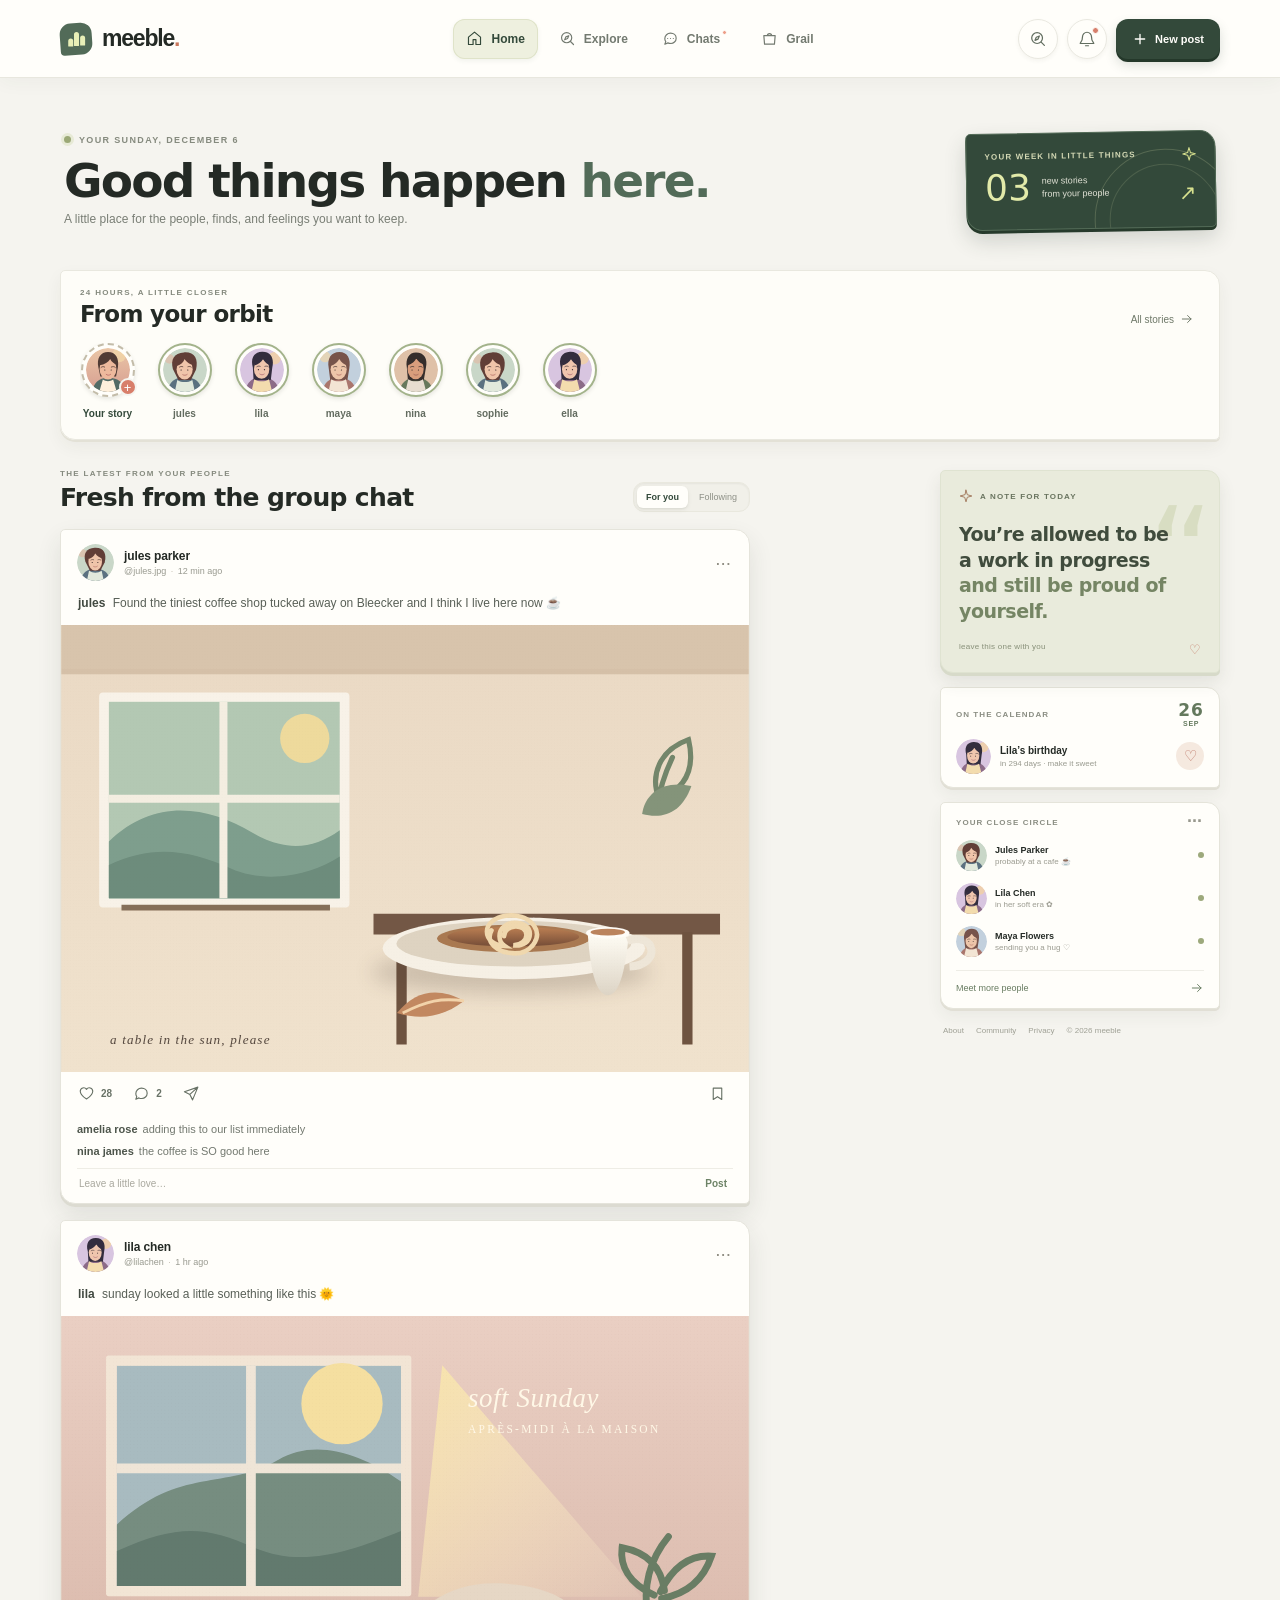
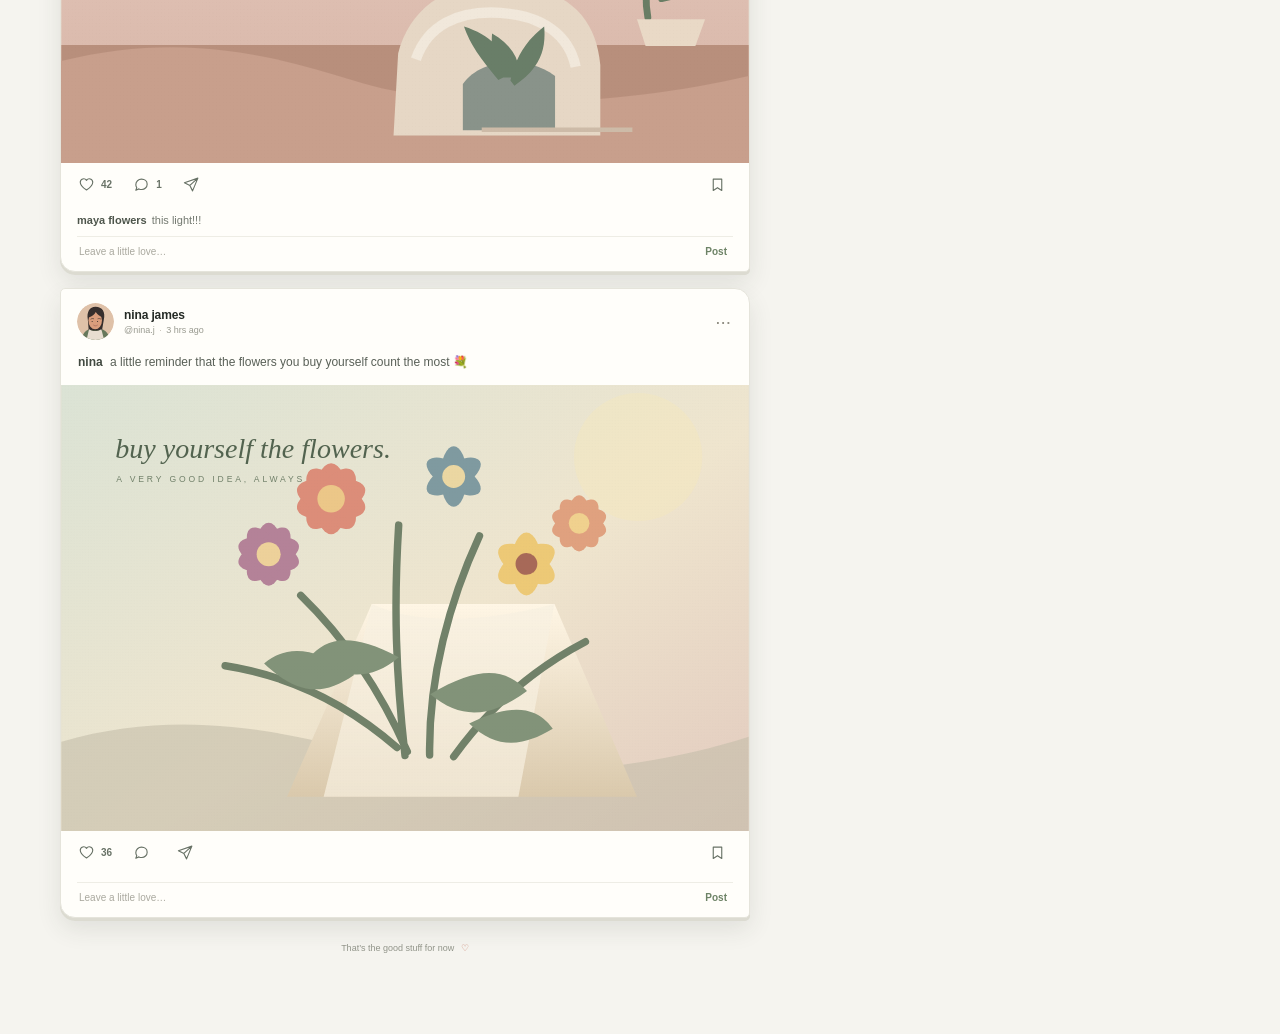
==== commit 5aec9579: "Refine Meeble typography and visual depth" ====
--- a/index.html
+++ b/index.html
@@ -36,7 +36,7 @@
     </header>
     <main class="content-wrap" id="home">
       <section class="welcome-row">
-        <div><div class="eyebrow"><span class="live-mark"></span> YOUR TUESDAY, SEPTEMBER 23</div><h1>Good things happen <em>here.</em></h1><p class="welcome-copy">A little place for the people, finds, and feelings you want to keep.</p></div>
+        <div><div class="eyebrow"><span class="live-mark"></span> <span id="todayLabel">YOUR PEOPLE, YOUR DAY</span></div><h1>Good things happen <em>here.</em></h1><p class="welcome-copy">A little place for the people, finds, and feelings you want to keep.</p></div>
         <div class="weekly-note"><div class="weekly-note-top"><span>YOUR WEEK IN LITTLE THINGS</span><svg class="icon"><use href="#i-spark"/></svg></div><div class="weekly-note-bottom"><strong>03</strong><span>new stories<br>from your people</span><span class="note-arrow">↗</span></div><div class="note-orbit" aria-hidden="true"></div></div>
       </section>
       <section class="stories-section" aria-label="Stories"><div class="section-heading"><div><span class="eyebrow">24 HOURS, A LITTLE CLOSER</span><h2>From your orbit</h2></div><button class="text-link" id="viewAllStories">All stories <svg class="icon"><use href="#i-arrow"/></svg></button></div><div class="stories-row" id="storiesRow"></div></section>
@@ -44,7 +44,7 @@
         <section class="feed-column"><div class="feed-heading"><div><span class="eyebrow">THE LATEST FROM YOUR PEOPLE</span><h2>Fresh from the group chat</h2></div><div class="feed-filter"><button class="filter active">For you</button><button class="filter">Following</button></div></div><div id="feed" class="feed-list"></div><button class="load-more" id="loadMore">That’s the good stuff for now <span>♡</span></button></section>
         <aside class="right-rail">
           <section class="rail-card note-card"><div class="rail-kicker"><svg class="icon"><use href="#i-spark"/></svg> A NOTE FOR TODAY</div><p>You’re allowed to be a work in progress <em>and still be proud of yourself.</em></p><div class="note-footer"><span>leave this one with you</span><span class="note-heart">♡</span></div></section>
-          <section class="rail-card birthday-card"><div class="rail-header"><span>ON THE CALENDAR</span><span class="calendar-date">26 <small>SEP</small></span></div><div class="birthday-person"><img class="avatar" src="assets/avatar-lila.svg" alt=""><span><strong>Lila’s birthday</strong><small>in 3 days · make it sweet</small></span><button aria-label="Send birthday wishes">♡</button></div></section>
+          <section class="rail-card birthday-card"><div class="rail-header"><span>ON THE CALENDAR</span><span class="calendar-date">26 <small>SEP</small></span></div><div class="birthday-person"><img class="avatar" src="assets/avatar-lila.svg" alt=""><span><strong>Lila’s birthday</strong><small id="birthdayCountdown">make it sweet · Sep 26</small></span><button aria-label="Send birthday wishes">♡</button></div></section>
           <section class="rail-card friends-card"><div class="rail-header"><span>YOUR CLOSE CIRCLE</span><button class="dots" aria-label="More">···</button></div><div id="friendsList"></div><button class="find-friends">Meet more people <svg class="icon"><use href="#i-arrow"/></svg></button></section>
           <div class="footer-links"><a href="#about">About</a><a href="#guidelines">Community</a><a href="#privacy">Privacy</a><span>© 2026 meeble</span></div>
         </aside>
--- a/styles.css
+++ b/styles.css
@@ -1,8 +1,8 @@
 :root {
   color-scheme: light;
   --ink: #242a25;
-  --muted: #898e85;
-  --soft-muted: #aaa99e;
+  --muted: #767e73;
+  --soft-muted: #92968c;
   --canvas: #f5f4ef;
   --paper: #fffefa;
   --line: #e8e7de;
@@ -10,7 +10,7 @@
   --moss-dark: #33493a;
   --lime: #e1ebac;
   --peach: #ed9e88;
-  --display: "Iowan Old Style", "Palatino Linotype", Georgia, serif;
+  --display: "SF Pro Rounded", "Avenir Next", "Arial Rounded MT Bold", ui-rounded, system-ui, sans-serif;
   --sans: "Avenir Next", "Helvetica Neue", -apple-system, BlinkMacSystemFont, sans-serif;
   --content: 1160px;
 }
@@ -26,8 +26,8 @@
 .app-shell { min-height: 100vh; }
 
 /* One quiet masthead keeps the navigation and the feed in the same visual world. */
-.topbar { position: sticky; top: 0; z-index: 5; height: 78px; padding: 0 max(34px, calc((100vw - var(--content)) / 2)); display: grid; grid-template-columns: 1fr auto 1fr; align-items: center; background: rgba(255, 254, 250, .94); border-bottom: 1px solid var(--line); backdrop-filter: blur(16px); }
-.brand { display: inline-flex; align-items: center; justify-self: start; gap: 10px; color: var(--ink); text-decoration: none; font-size: 23px; font-weight: 750; letter-spacing: -1.5px; }
+.topbar { position: sticky; top: 0; z-index: 5; height: 78px; padding: 0 max(34px, calc((100vw - var(--content)) / 2)); display: grid; grid-template-columns: 1fr auto 1fr; align-items: center; background: rgba(255, 254, 250, .96); border-bottom: 1px solid var(--line); box-shadow: 0 4px 18px rgba(52, 58, 43, .045); backdrop-filter: blur(16px); }
+.brand { display: inline-flex; align-items: center; justify-self: start; gap: 10px; color: var(--ink); text-decoration: none; font-size: 23px; font-weight: 800; letter-spacing: -1.2px; }
 .brand-mark { position: relative; display: inline-flex; align-items: center; justify-content: center; width: 32px; height: 32px; border-radius: 11px 11px 11px 4px; background: var(--moss); transform: rotate(-4deg); }
 .brand-mark span { position: absolute; width: 5px; height: 11px; bottom: 9px; border-radius: 5px 5px 1px 1px; background: #e8efb7; transform: rotate(4deg); }
 .brand-mark span:first-child { left: 8px; height: 8px; }
@@ -35,27 +35,27 @@
 .brand-mark span:last-child { left: 20px; height: 10px; }
 .brand-dot { color: #ca785d; }
 .main-nav { height: 100%; display: flex; align-items: center; gap: 8px; }
-.nav-item { position: relative; display: inline-flex; align-items: center; justify-content: center; gap: 8px; height: 40px; padding: 0 13px; border: 0; border-radius: 10px; background: transparent; color: #777c74; font-size: 12px; font-weight: 550; cursor: pointer; transition: color .2s, background .2s; }
+.nav-item { position: relative; display: inline-flex; align-items: center; justify-content: center; gap: 8px; height: 40px; padding: 0 13px; border: 0; border-radius: 12px; background: transparent; color: #737a70; font-size: 12px; font-weight: 700; cursor: pointer; transition: color .2s, background .2s, box-shadow .2s; }
 .nav-item .icon { width: 17px; height: 17px; }
 .nav-item:hover { color: var(--moss-dark); background: #f3f3e9; }
-.nav-item.active { color: var(--moss-dark); background: #eef0df; font-weight: 700; }
+.nav-item.active { color: var(--moss-dark); background: #eef0df; box-shadow: inset 0 0 0 1px #dfe3c9, 0 2px 5px rgba(63, 79, 55, .07); font-weight: 800; }
 .nav-ping { width: 5px; height: 5px; margin-left: -6px; margin-top: -13px; border: 1px solid var(--paper); border-radius: 50%; background: var(--peach); }
 .top-actions { justify-self: end; display: flex; align-items: center; gap: 9px; }
-.icon-button { position: relative; display: grid; place-items: center; width: 38px; height: 38px; border: 0; border-radius: 50%; background: transparent; color: #70776e; cursor: pointer; transition: background .18s, transform .18s; }
-.icon-button:hover { background: #f0f0e9; transform: translateY(-1px); }
+.icon-button { position: relative; display: grid; place-items: center; width: 40px; height: 40px; border: 1px solid #e9e8e0; border-radius: 50%; background: #fffefa; color: #626e60; box-shadow: 0 2px 4px rgba(52, 58, 43, .05); cursor: pointer; transition: background .18s, transform .18s, box-shadow .18s; }
+.icon-button:hover { background: #f0f0e9; box-shadow: 0 3px 7px rgba(52, 58, 43, .11); transform: translateY(-1px); }
 .icon-button i { position: absolute; top: 7px; right: 7px; width: 7px; height: 7px; border: 1.5px solid var(--paper); border-radius: 50%; background: #d77f6c; }
-.new-post-button { display: inline-flex; align-items: center; gap: 7px; height: 38px; padding: 0 15px; border: 0; border-radius: 9px; background: var(--moss-dark); color: #fffefa; font-size: 11px; font-weight: 650; cursor: pointer; transition: background .2s, transform .2s; }
-.new-post-button:hover { background: #486450; transform: translateY(-1px); }
+.new-post-button { display: inline-flex; align-items: center; gap: 7px; height: 40px; padding: 0 16px; border: 0; border-radius: 12px; background: var(--moss-dark); color: #fffefa; box-shadow: 0 3px 0 #24382a, 0 6px 12px rgba(51, 73, 58, .18); font-size: 11px; font-weight: 750; cursor: pointer; transition: background .2s, transform .2s, box-shadow .2s; }
+.new-post-button:hover { background: #486450; box-shadow: 0 4px 0 #24382a, 0 9px 16px rgba(51, 73, 58, .22); transform: translateY(-1px); }
 .new-post-button .icon { width: 16px; height: 16px; stroke-width: 2; }
 
 .content-wrap { max-width: var(--content); margin: 0 auto; padding: 39px 0 56px; }
 .welcome-row { min-height: 153px; display: flex; align-items: center; justify-content: space-between; gap: 30px; padding: 1px 4px 27px; }
 .eyebrow { display: flex; align-items: center; gap: 8px; color: #858a7e; font-size: 9px; font-weight: 700; letter-spacing: 1.35px; }
 .live-mark { width: 7px; height: 7px; border-radius: 50%; background: #9ba876; box-shadow: 0 0 0 3px #e7ead6; }
-.welcome-row h1 { margin: 11px 0 6px; font-family: var(--display); font-size: clamp(34px, 4vw, 47px); font-weight: 500; letter-spacing: -1.7px; line-height: 1.08; }
-.welcome-row h1 em { color: var(--moss); font-weight: 500; }
+.welcome-row h1 { margin: 11px 0 6px; font-family: var(--display); font-size: clamp(35px, 4vw, 47px); font-weight: 850; letter-spacing: -1.8px; line-height: 1.08; }
+.welcome-row h1 em { color: var(--moss); font-weight: 850; font-style: normal; }
 .welcome-copy { margin: 0; color: #797e75; font-size: 12px; letter-spacing: .03px; }
-.weekly-note { position: relative; overflow: hidden; width: 250px; min-height: 97px; padding: 15px 18px 13px; flex: 0 0 250px; border-radius: 4px 15px 4px 15px; background: var(--moss-dark); color: #fbfaee; }
+.weekly-note { position: relative; overflow: hidden; width: 250px; min-height: 97px; padding: 15px 18px 13px; flex: 0 0 250px; border: 1px solid #536b57; border-radius: 5px 16px 5px 16px; background: var(--moss-dark); color: #fbfaee; box-shadow: 0 3px 0 #263a2b, 0 10px 21px rgba(45, 60, 47, .19); transform: rotate(-1deg); }
 .weekly-note-top, .weekly-note-bottom { position: relative; z-index: 1; display: flex; align-items: center; }
 .weekly-note-top { justify-content: space-between; color: #d4d9b5; font-size: 8px; letter-spacing: 1.15px; font-weight: 700; }
 .weekly-note-top .icon { width: 15px; height: 15px; color: #d7e18e; }
@@ -66,43 +66,43 @@
 .note-orbit { position: absolute; right: -21px; bottom: -64px; width: 142px; height: 142px; border: 1px solid #e0e6af33; border-radius: 50%; }
 .note-orbit::after { content: ""; position: absolute; inset: 14px; border: 1px solid #e0e6af24; border-radius: 50%; }
 
-.stories-section { padding: 17px 0 23px; border-top: 1px solid var(--line); border-bottom: 1px solid var(--line); }
+.stories-section { padding: 17px 19px 19px; border: 1px solid #e9e8df; border-radius: 5px 15px 5px 15px; background: rgba(255, 254, 250, .9); box-shadow: 0 2px 0 #e3e1d6, 0 7px 17px rgba(57, 61, 45, .055); }
 .section-heading { display: flex; justify-content: space-between; align-items: end; margin-bottom: 16px; }
 .section-heading .eyebrow { font-size: 8px; margin-bottom: 4px; }
-.section-heading h2, .feed-heading h2 { margin: 0; font-family: var(--display); font-size: 23px; font-weight: 550; letter-spacing: -.35px; }
+.section-heading h2, .feed-heading h2 { margin: 0; font-family: var(--display); font-size: 23px; font-weight: 800; letter-spacing: -.65px; }
 .text-link { display: inline-flex; align-items: center; gap: 6px; border: 0; background: transparent; color: #6e7868; font-size: 10px; cursor: pointer; }
 .text-link .icon { width: 14px; height: 14px; }
 .stories-row { display: flex; align-items: start; gap: 22px; overflow-x: auto; scrollbar-width: none; }
 .stories-row::-webkit-scrollbar { display: none; }
 .story { min-width: 55px; padding: 0; border: 0; background: none; text-align: center; cursor: pointer; }
-.story-ring { position: relative; display: block; width: 52px; height: 52px; margin: 0 auto 7px; padding: 3px; border: 1px solid #a6b48f; border-radius: 50%; transition: transform .2s; }
+.story-ring { position: relative; display: block; width: 54px; height: 54px; margin: 0 auto 7px; padding: 3px; border: 2px solid #a3b38b; border-radius: 50%; background: var(--paper); box-shadow: 0 2px 4px rgba(59, 68, 48, .12); transition: transform .2s, box-shadow .2s; }
 .story:hover .story-ring { transform: translateY(-2px) rotate(-3deg); }
 .story.is-own .story-ring { border-style: dashed; border-color: #c3bca9; }
 .avatar { display: block; width: 100%; height: 100%; border-radius: 50%; object-fit: cover; }
-.story-count { position: absolute; top: -3px; right: -5px; display: grid; place-items: center; width: 17px; height: 17px; border: 2px solid var(--canvas); border-radius: 50%; background: var(--moss); color: white; font-size: 8px; line-height: 1; }
 .story-add { position: absolute; right: -4px; bottom: -1px; display: grid; place-items: center; width: 18px; height: 18px; border: 2px solid var(--canvas); border-radius: 50%; background: #d87e6a; color: white; font-size: 13px; line-height: 1; }
-.story-name { color: #73776e; font-size: 9px; white-space: nowrap; }
+.story-name { color: #636c60; font-size: 10px; font-weight: 700; white-space: nowrap; }
 .story.is-own .story-name { color: var(--moss-dark); font-weight: 650; }
 
 .feed-layout { display: grid; grid-template-columns: minmax(0, 690px) 280px; gap: 79px; justify-content: space-between; margin-top: 29px; }
 .feed-column { min-width: 0; }
 .feed-heading { display: flex; justify-content: space-between; align-items: end; gap: 12px; margin-bottom: 17px; }
 .feed-heading .eyebrow { margin-bottom: 5px; font-size: 8px; }
-.feed-heading h2 { font-size: 25px; }
-.feed-filter { display: flex; gap: 2px; padding: 3px; border: 1px solid #e9e8de; border-radius: 9px; background: #f1f0e9; }
+.feed-heading h2 { font-size: 25px; font-weight: 850; }
+.feed-filter { display: flex; gap: 2px; padding: 3px; border: 1px solid #e9e8de; border-radius: 11px; background: #f1f0e9; box-shadow: inset 0 1px 2px rgba(50, 55, 43, .06); }
 .filter { padding: 6px 9px; border: 0; border-radius: 6px; background: transparent; color: #8e9087; font-size: 9px; cursor: pointer; }
-.filter.active { background: var(--paper); color: var(--moss-dark); box-shadow: 0 1px 3px #55533312; }
+.filter.active { background: var(--paper); color: var(--moss-dark); box-shadow: 0 1px 2px rgba(49, 58, 43, .08), 0 2px 5px rgba(49, 58, 43, .06); font-weight: 700; }
 .feed-list { display: grid; gap: 16px; }
-.post-card { overflow: hidden; border: 1px solid #e6e5dc; border-radius: 5px 14px 5px 14px; background: var(--paper); animation: rise .38s both; }
+.post-card { overflow: hidden; border: 1px solid #e5e4db; border-radius: 5px 15px 5px 15px; background: var(--paper); box-shadow: 0 3px 0 #dcdbd1, 0 11px 24px rgba(51, 57, 43, .105); animation: rise .38s both; transition: transform .22s, box-shadow .22s; }
+.post-card:hover { transform: translateY(-2px); box-shadow: 0 4px 0 #d7d6cb, 0 16px 30px rgba(51, 57, 43, .14); }
 .post-top { display: flex; align-items: center; gap: 10px; padding: 14px 16px 9px; }
 .post-top .avatar { width: 37px; height: 37px; flex: 0 0 auto; }
 .post-author { min-width: 0; }
-.post-author strong { display: block; font-size: 11px; font-weight: 700; letter-spacing: .05px; }
+.post-author strong { display: block; font-size: 12px; font-weight: 800; letter-spacing: -.12px; }
 .post-author small { display: block; margin-top: 3px; color: #999a90; font-size: 9px; }
 .post-author small span { padding: 0 2px; color: #c4bfb2; }
 .post-menu { margin-left: auto; padding: 4px 2px 4px 9px; border: 0; background: none; color: #918f84; font-size: 19px; line-height: 1; cursor: pointer; }
-.post-caption { margin: 0; padding: 4px 17px 12px; color: #61665e; font-size: 11px; line-height: 1.65; }
-.post-caption strong { margin-right: 4px; color: #414940; font-weight: 700; }
+.post-caption { margin: 0; padding: 4px 17px 12px; color: #596057; font-size: 12px; line-height: 1.6; }
+.post-caption strong { margin-right: 4px; color: #414940; font-weight: 800; }
 .hashtag { color: #6d8666; }
 .post-art { position: relative; display: block; overflow: hidden; width: 100%; aspect-ratio: 1.54; background: #e5e0d3; }
 .post-art>img { display: block; width: 100%; height: 100%; object-fit: cover; transition: transform .7s cubic-bezier(.2,.7,.2,1); }
@@ -114,7 +114,7 @@
 .custom-art-text em { color: #bf7560; font-weight: 500; }
 .custom-art-flower { position: absolute; top: 50%; right: 12%; color: #f3f0df; font-size: 108px; transform: translateY(-50%) rotate(-13deg); }
 .post-actions { display: flex; align-items: center; gap: 17px; min-height: 43px; padding: 0 15px; }
-.action-btn { display: inline-flex; align-items: center; gap: 6px; padding: 5px 0; border: 0; background: transparent; color: #737970; font-size: 10px; cursor: pointer; transition: color .18s, transform .18s; }
+.action-btn { display: inline-flex; align-items: center; gap: 6px; min-width: 27px; min-height: 34px; padding: 5px 2px; border: 0; background: transparent; color: #687266; font-size: 10px; font-weight: 700; cursor: pointer; transition: color .18s, transform .18s; }
 .action-btn:hover { color: var(--moss); transform: translateY(-1px); }
 .action-btn .icon { width: 17px; height: 17px; stroke-width: 1.6; }
 .action-btn.liked { color: #ca715f; }
@@ -124,7 +124,7 @@
 .bookmark-btn.saved, .bookmark-btn.saved:hover { color: #637d5d; }
 .bookmark-btn.saved .icon { fill: #dfe8bf; stroke: #637d5d; }
 .comments-area { padding: 0 16px 13px; }
-.comment { margin: 6px 0; color: #7c8078; font-size: 10px; line-height: 1.5; }
+.comment { margin: 6px 0; color: #737970; font-size: 11px; line-height: 1.5; }
 .comment strong { margin-right: 5px; color: #4d554b; }
 .comment-form { display: flex; margin-top: 8px; padding-top: 8px; border-top: 1px solid #eeede5; }
 .comment-form input { flex: 1; min-width: 0; border: 0; outline: none; background: transparent; color: var(--ink); font: 10px var(--sans); }
@@ -138,13 +138,13 @@
 .empty-feed p { margin: 0; font-size: 11px; }
 
 .right-rail { padding-top: 1px; }
-.rail-card { margin-bottom: 14px; border: 1px solid #e5e4da; border-radius: 4px 12px 4px 12px; background: var(--paper); }
-.note-card { position: relative; min-height: 191px; overflow: hidden; padding: 18px 18px 15px; border: 0; background: #e9ebdc; }
+.rail-card { margin-bottom: 14px; border: 1px solid #e5e4da; border-radius: 5px 13px 5px 13px; background: var(--paper); box-shadow: 0 2px 0 #e1dfd5, 0 7px 16px rgba(57, 61, 45, .06); }
+.note-card { position: relative; min-height: 191px; overflow: hidden; padding: 18px 18px 15px; border: 1px solid #dfe3d1; background: #e9ebdc; box-shadow: 0 3px 0 #d7dac9, 0 9px 17px rgba(56, 66, 47, .1); }
 .note-card::after { content: "“"; position: absolute; top: 33px; right: 5px; color: #d8ddc2; font: 128px/.8 var(--display); }
 .rail-kicker { position: relative; z-index: 1; display: flex; align-items: center; gap: 7px; color: #69745f; font-size: 8px; font-weight: 700; letter-spacing: 1.15px; }
 .rail-kicker .icon { width: 14px; height: 14px; color: #a37a5e; }
-.note-card p { position: relative; z-index: 1; max-width: 218px; margin: 19px 0 17px; color: #404c3d; font: 20px/1.33 var(--display); letter-spacing: -.25px; }
-.note-card p em { color: #758564; font-weight: 500; }
+.note-card p { position: relative; z-index: 1; max-width: 218px; margin: 19px 0 17px; color: #404c3d; font: 800 19px/1.35 var(--display); letter-spacing: -.5px; }
+.note-card p em { color: #758564; font-weight: 850; font-style: normal; }
 .note-footer { position: relative; z-index: 1; display: flex; justify-content: space-between; color: #889079; font-size: 8px; letter-spacing: .25px; }
 .note-heart { color: #c6816d; font-size: 13px; }
 .birthday-card { padding: 14px 15px 13px; }
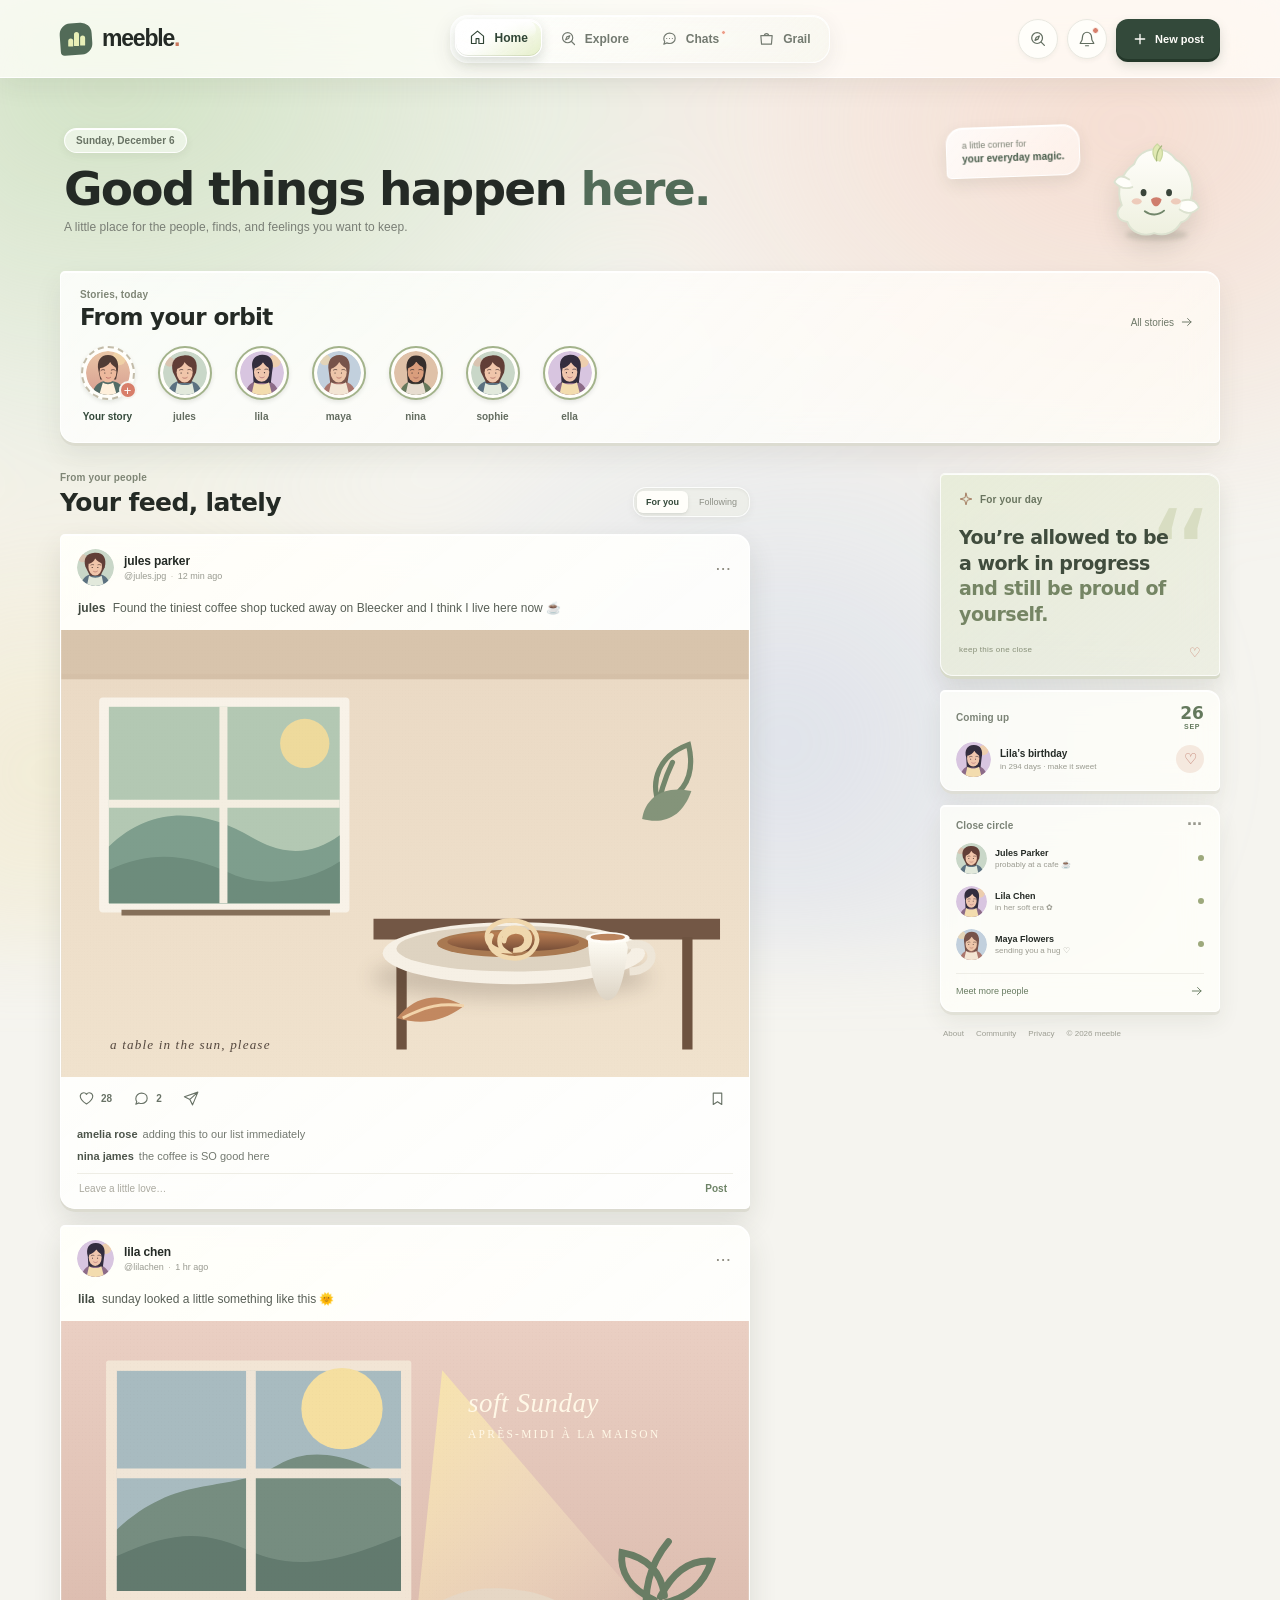
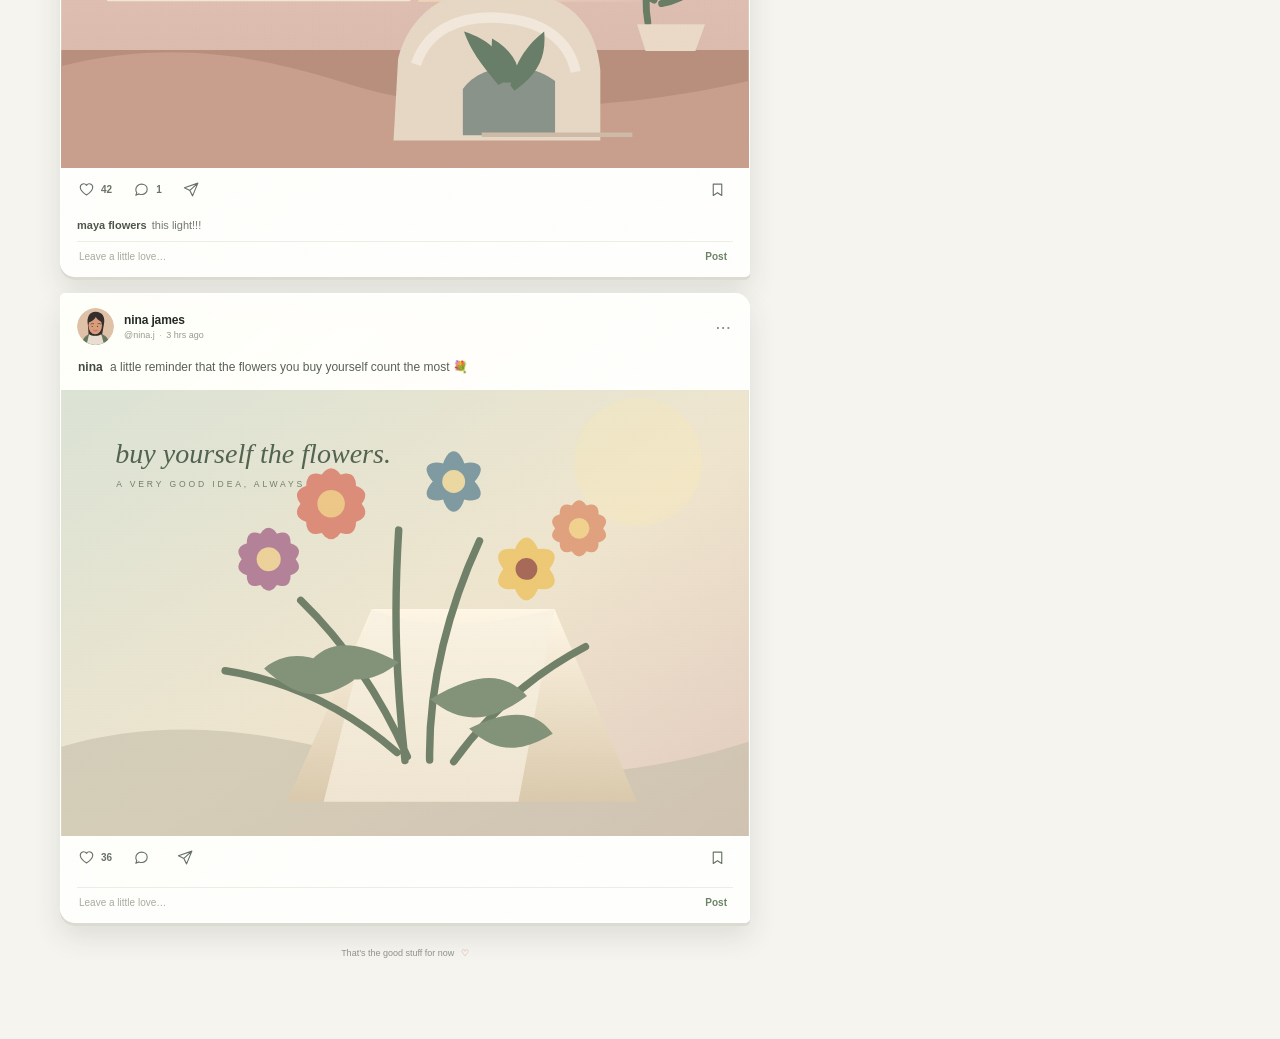
==== commit f126f231: "Add atmosphere and glass navigation to Meeble" ====
--- a/index.html
+++ b/index.html
@@ -27,7 +27,7 @@
     <header class="topbar">
       <a class="brand" href="#home" aria-label="Meeble home"><span class="brand-mark" aria-hidden="true"><span></span><span></span><span></span></span><span>meeble<span class="brand-dot">.</span></span></a>
       <nav class="main-nav" aria-label="Main navigation">
-        <button class="nav-item active" data-page="home"><svg class="icon"><use href="#i-home"/></svg><span>Home</span></button>
+        <button class="nav-item active" data-page="home" aria-current="page"><svg class="icon"><use href="#i-home"/></svg><span>Home</span></button>
         <button class="nav-item" data-page="explore"><svg class="icon"><use href="#i-discover"/></svg><span>Explore</span></button>
         <button class="nav-item" data-page="messages"><svg class="icon"><use href="#i-chat"/></svg><span>Chats</span><i class="nav-ping"></i></button>
         <button class="nav-item" data-page="grail"><svg class="icon"><use href="#i-bag"/></svg><span>Grail</span></button>
@@ -36,16 +36,16 @@
     </header>
     <main class="content-wrap" id="home">
       <section class="welcome-row">
-        <div><div class="eyebrow"><span class="live-mark"></span> <span id="todayLabel">YOUR PEOPLE, YOUR DAY</span></div><h1>Good things happen <em>here.</em></h1><p class="welcome-copy">A little place for the people, finds, and feelings you want to keep.</p></div>
-        <div class="weekly-note"><div class="weekly-note-top"><span>YOUR WEEK IN LITTLE THINGS</span><svg class="icon"><use href="#i-spark"/></svg></div><div class="weekly-note-bottom"><strong>03</strong><span>new stories<br>from your people</span><span class="note-arrow">↗</span></div><div class="note-orbit" aria-hidden="true"></div></div>
+        <div><div class="date-label"><span id="todayLabel">YOUR PEOPLE, YOUR DAY</span></div><h1>Good things happen <em>here.</em></h1><p class="welcome-copy">A little place for the people, finds, and feelings you want to keep.</p></div>
+        <div class="welcome-side"><div class="welcome-bubble">a little corner for<br><strong>your everyday magic.</strong></div><img class="welcome-mascot" src="assets/mascot.svg" alt="Meeble mascot smiling" width="116" height="116"></div>
       </section>
-      <section class="stories-section" aria-label="Stories"><div class="section-heading"><div><span class="eyebrow">24 HOURS, A LITTLE CLOSER</span><h2>From your orbit</h2></div><button class="text-link" id="viewAllStories">All stories <svg class="icon"><use href="#i-arrow"/></svg></button></div><div class="stories-row" id="storiesRow"></div></section>
+      <section class="stories-section" aria-label="Stories"><div class="section-heading"><div><span class="eyebrow">Stories, today</span><h2>From your orbit</h2></div><button class="text-link" id="viewAllStories">All stories <svg class="icon"><use href="#i-arrow"/></svg></button></div><div class="stories-row" id="storiesRow"></div></section>
       <div class="feed-layout">
-        <section class="feed-column"><div class="feed-heading"><div><span class="eyebrow">THE LATEST FROM YOUR PEOPLE</span><h2>Fresh from the group chat</h2></div><div class="feed-filter"><button class="filter active">For you</button><button class="filter">Following</button></div></div><div id="feed" class="feed-list"></div><button class="load-more" id="loadMore">That’s the good stuff for now <span>♡</span></button></section>
+        <section class="feed-column"><div class="feed-heading"><div><span class="eyebrow">From your people</span><h2>Your feed, lately</h2></div><div class="feed-filter"><button class="filter active">For you</button><button class="filter">Following</button></div></div><div id="feed" class="feed-list"></div><button class="load-more" id="loadMore">That’s the good stuff for now <span>♡</span></button></section>
         <aside class="right-rail">
-          <section class="rail-card note-card"><div class="rail-kicker"><svg class="icon"><use href="#i-spark"/></svg> A NOTE FOR TODAY</div><p>You’re allowed to be a work in progress <em>and still be proud of yourself.</em></p><div class="note-footer"><span>leave this one with you</span><span class="note-heart">♡</span></div></section>
-          <section class="rail-card birthday-card"><div class="rail-header"><span>ON THE CALENDAR</span><span class="calendar-date">26 <small>SEP</small></span></div><div class="birthday-person"><img class="avatar" src="assets/avatar-lila.svg" alt=""><span><strong>Lila’s birthday</strong><small id="birthdayCountdown">make it sweet · Sep 26</small></span><button aria-label="Send birthday wishes">♡</button></div></section>
-          <section class="rail-card friends-card"><div class="rail-header"><span>YOUR CLOSE CIRCLE</span><button class="dots" aria-label="More">···</button></div><div id="friendsList"></div><button class="find-friends">Meet more people <svg class="icon"><use href="#i-arrow"/></svg></button></section>
+          <section class="rail-card note-card"><div class="rail-kicker"><svg class="icon"><use href="#i-spark"/></svg> For your day</div><p>You’re allowed to be a work in progress <em>and still be proud of yourself.</em></p><div class="note-footer"><span>keep this one close</span><span class="note-heart">♡</span></div></section>
+          <section class="rail-card birthday-card"><div class="rail-header"><span>Coming up</span><span class="calendar-date">26 <small>SEP</small></span></div><div class="birthday-person"><img class="avatar" src="assets/avatar-lila.svg" alt=""><span><strong>Lila’s birthday</strong><small id="birthdayCountdown">make it sweet · Sep 26</small></span><button aria-label="Send birthday wishes">♡</button></div></section>
+          <section class="rail-card friends-card"><div class="rail-header"><span>Close circle</span><button class="dots" aria-label="More">···</button></div><div id="friendsList"></div><button class="find-friends">Meet more people <svg class="icon"><use href="#i-arrow"/></svg></button></section>
           <div class="footer-links"><a href="#about">About</a><a href="#guidelines">Community</a><a href="#privacy">Privacy</a><span>© 2026 meeble</span></div>
         </aside>
       </div>
--- a/styles.css
+++ b/styles.css
@@ -18,15 +18,16 @@
 * { box-sizing: border-box; }
 html { scroll-behavior: smooth; }
 body { margin: 0; background: var(--canvas); color: var(--ink); font-family: var(--sans); font-size: 14px; -webkit-font-smoothing: antialiased; }
+body::before { content: ""; position: fixed; inset: -6%; z-index: 0; pointer-events: none; background: radial-gradient(ellipse at 13% 14%, rgba(188, 216, 172, .62), transparent 35%), radial-gradient(ellipse at 84% 18%, rgba(246, 201, 183, .53), transparent 34%), radial-gradient(ellipse at 60% 79%, rgba(190, 200, 228, .4), transparent 36%), radial-gradient(ellipse at 9% 82%, rgba(238, 224, 174, .38), transparent 31%); filter: blur(37px); }
 button, a { font: inherit; }
 button { color: inherit; }
 button:focus-visible, a:focus-visible, input:focus-visible, textarea:focus-visible { outline: 2px solid #728e68; outline-offset: 3px; }
 .icon-defs { position: absolute; width: 0; height: 0; overflow: hidden; }
 .icon { width: 18px; height: 18px; fill: none; stroke: currentColor; stroke-width: 1.65; stroke-linecap: round; stroke-linejoin: round; flex: 0 0 auto; }
-.app-shell { min-height: 100vh; }
+.app-shell { position: relative; z-index: 1; min-height: 100vh; }
 
 /* One quiet masthead keeps the navigation and the feed in the same visual world. */
-.topbar { position: sticky; top: 0; z-index: 5; height: 78px; padding: 0 max(34px, calc((100vw - var(--content)) / 2)); display: grid; grid-template-columns: 1fr auto 1fr; align-items: center; background: rgba(255, 254, 250, .96); border-bottom: 1px solid var(--line); box-shadow: 0 4px 18px rgba(52, 58, 43, .045); backdrop-filter: blur(16px); }
+.topbar { position: sticky; top: 0; z-index: 5; height: 78px; padding: 0 max(34px, calc((100vw - var(--content)) / 2)); display: grid; grid-template-columns: 1fr auto 1fr; align-items: center; background: rgba(255, 254, 250, .77); border-bottom: 1px solid rgba(255, 255, 255, .84); box-shadow: 0 8px 25px rgba(52, 58, 43, .075); backdrop-filter: blur(24px) saturate(1.45); }
 .brand { display: inline-flex; align-items: center; justify-self: start; gap: 10px; color: var(--ink); text-decoration: none; font-size: 23px; font-weight: 800; letter-spacing: -1.2px; }
 .brand-mark { position: relative; display: inline-flex; align-items: center; justify-content: center; width: 32px; height: 32px; border-radius: 11px 11px 11px 4px; background: var(--moss); transform: rotate(-4deg); }
 .brand-mark span { position: absolute; width: 5px; height: 11px; bottom: 9px; border-radius: 5px 5px 1px 1px; background: #e8efb7; transform: rotate(4deg); }
@@ -34,11 +35,12 @@
 .brand-mark span:nth-child(2) { left: 14px; height: 14px; }
 .brand-mark span:last-child { left: 20px; height: 10px; }
 .brand-dot { color: #ca785d; }
-.main-nav { height: 100%; display: flex; align-items: center; gap: 8px; }
-.nav-item { position: relative; display: inline-flex; align-items: center; justify-content: center; gap: 8px; height: 40px; padding: 0 13px; border: 0; border-radius: 12px; background: transparent; color: #737a70; font-size: 12px; font-weight: 700; cursor: pointer; transition: color .2s, background .2s, box-shadow .2s; }
+.main-nav { height: 48px; padding: 4px; display: flex; align-items: center; gap: 4px; border: 1px solid rgba(255, 255, 255, .86); border-radius: 18px; background: linear-gradient(135deg, rgba(255,255,255,.7), rgba(241,242,232,.45)); box-shadow: inset 0 1px 0 rgba(255,255,255,.95), 0 7px 21px rgba(54,62,47,.085); backdrop-filter: blur(22px) saturate(1.65); }
+.nav-item { position: relative; display: inline-flex; align-items: center; justify-content: center; gap: 8px; height: 38px; padding: 0 13px; border: 1px solid transparent; border-radius: 13px; background: transparent; color: #737a70; font-size: 12px; font-weight: 700; cursor: pointer; transition: color .2s, background .2s, box-shadow .2s, transform .2s; }
 .nav-item .icon { width: 17px; height: 17px; }
 .nav-item:hover { color: var(--moss-dark); background: #f3f3e9; }
-.nav-item.active { color: var(--moss-dark); background: #eef0df; box-shadow: inset 0 0 0 1px #dfe3c9, 0 2px 5px rgba(63, 79, 55, .07); font-weight: 800; }
+.nav-item.active { isolation: isolate; color: #304536; border-color: rgba(255,255,255,.98); background: linear-gradient(145deg, rgba(255,255,255,.96) 0%, rgba(255,255,255,.7) 41%, rgba(221,234,185,.76) 100%); box-shadow: inset 0 1.5px 0 #fff, inset 0 -1px 0 rgba(110,130,92,.18), 0 5px 12px rgba(52,70,48,.18), 0 1px 3px rgba(255,255,255,.8); backdrop-filter: blur(24px) saturate(1.95); font-weight: 800; transform: translateY(-1px); }
+.nav-item.active::before { content: ""; position: absolute; inset: 1px 5px auto; z-index: -1; height: 48%; border-radius: inherit; background: linear-gradient(180deg,rgba(255,255,255,.94),rgba(255,255,255,0)); pointer-events: none; }
 .nav-ping { width: 5px; height: 5px; margin-left: -6px; margin-top: -13px; border: 1px solid var(--paper); border-radius: 50%; background: var(--peach); }
 .top-actions { justify-self: end; display: flex; align-items: center; gap: 9px; }
 .icon-button { position: relative; display: grid; place-items: center; width: 40px; height: 40px; border: 1px solid #e9e8e0; border-radius: 50%; background: #fffefa; color: #626e60; box-shadow: 0 2px 4px rgba(52, 58, 43, .05); cursor: pointer; transition: background .18s, transform .18s, box-shadow .18s; }
@@ -51,24 +53,18 @@
 .content-wrap { max-width: var(--content); margin: 0 auto; padding: 39px 0 56px; }
 .welcome-row { min-height: 153px; display: flex; align-items: center; justify-content: space-between; gap: 30px; padding: 1px 4px 27px; }
 .eyebrow { display: flex; align-items: center; gap: 8px; color: #858a7e; font-size: 9px; font-weight: 700; letter-spacing: 1.35px; }
-.live-mark { width: 7px; height: 7px; border-radius: 50%; background: #9ba876; box-shadow: 0 0 0 3px #e7ead6; }
+.date-label { display: inline-flex; align-items: center; min-height: 25px; padding: 0 11px; border: 1px solid rgba(255,255,255,.92); border-radius: 999px; background: rgba(255,255,255,.52); box-shadow: inset 0 1px 0 #fff, 0 3px 9px rgba(67,73,53,.07); backdrop-filter: blur(13px) saturate(1.45); color: #687264; font-size: 10px; font-weight: 700; letter-spacing: .05px; }
 .welcome-row h1 { margin: 11px 0 6px; font-family: var(--display); font-size: clamp(35px, 4vw, 47px); font-weight: 850; letter-spacing: -1.8px; line-height: 1.08; }
 .welcome-row h1 em { color: var(--moss); font-weight: 850; font-style: normal; }
 .welcome-copy { margin: 0; color: #797e75; font-size: 12px; letter-spacing: .03px; }
-.weekly-note { position: relative; overflow: hidden; width: 250px; min-height: 97px; padding: 15px 18px 13px; flex: 0 0 250px; border: 1px solid #536b57; border-radius: 5px 16px 5px 16px; background: var(--moss-dark); color: #fbfaee; box-shadow: 0 3px 0 #263a2b, 0 10px 21px rgba(45, 60, 47, .19); transform: rotate(-1deg); }
-.weekly-note-top, .weekly-note-bottom { position: relative; z-index: 1; display: flex; align-items: center; }
-.weekly-note-top { justify-content: space-between; color: #d4d9b5; font-size: 8px; letter-spacing: 1.15px; font-weight: 700; }
-.weekly-note-top .icon { width: 15px; height: 15px; color: #d7e18e; }
-.weekly-note-bottom { gap: 11px; margin-top: 6px; }
-.weekly-note-bottom strong { font-family: var(--display); font-size: 36px; font-weight: 500; line-height: 1; color: #e2eaa9; }
-.weekly-note-bottom span { color: #e0e1d5; font-size: 9px; line-height: 1.4; }
-.weekly-note-bottom .note-arrow { margin-left: auto; align-self: flex-end; color: #d7e18e; font-size: 21px; line-height: .9; }
-.note-orbit { position: absolute; right: -21px; bottom: -64px; width: 142px; height: 142px; border: 1px solid #e0e6af33; border-radius: 50%; }
-.note-orbit::after { content: ""; position: absolute; inset: 14px; border: 1px solid #e0e6af24; border-radius: 50%; }
+.welcome-side { position: relative; display: flex; align-items: center; justify-content: flex-end; width: 270px; min-height: 126px; flex: 0 0 270px; }
+.welcome-bubble { position: absolute; top: 8px; left: 0; z-index: 1; padding: 11px 15px; border: 1px solid rgba(255,255,255,.92); border-radius: 17px 17px 17px 5px; background: linear-gradient(135deg,rgba(255,255,255,.82),rgba(255,255,255,.52)); box-shadow: inset 0 1px 0 rgba(255,255,255,.96), 0 6px 16px rgba(58,68,51,.1); backdrop-filter: blur(18px) saturate(1.6); color: #7b8173; font-size: 9px; line-height: 1.4; transform: rotate(-2deg); }
+.welcome-bubble strong { color: #435846; font-size: 10px; font-weight: 800; }
+.welcome-mascot { position: relative; top: 11px; right: 4px; z-index: 0; width: 112px; height: 112px; filter: drop-shadow(0 12px 12px rgba(59,70,50,.15)); }
 
-.stories-section { padding: 17px 19px 19px; border: 1px solid #e9e8df; border-radius: 5px 15px 5px 15px; background: rgba(255, 254, 250, .9); box-shadow: 0 2px 0 #e3e1d6, 0 7px 17px rgba(57, 61, 45, .055); }
+.stories-section { padding: 17px 19px 19px; border: 1px solid rgba(255,255,255,.9); border-radius: 5px 15px 5px 15px; background: linear-gradient(135deg,rgba(255,255,255,.82),rgba(255,255,250,.67)); box-shadow: inset 0 1px 0 rgba(255,255,255,.95), 0 3px 0 rgba(218,218,206,.82), 0 12px 28px rgba(57,61,45,.085); backdrop-filter: blur(18px) saturate(1.42); }
 .section-heading { display: flex; justify-content: space-between; align-items: end; margin-bottom: 16px; }
-.section-heading .eyebrow { font-size: 8px; margin-bottom: 4px; }
+.section-heading .eyebrow { margin-bottom: 4px; color: #7f8676; font-size: 10px; font-weight: 650; letter-spacing: .15px; }
 .section-heading h2, .feed-heading h2 { margin: 0; font-family: var(--display); font-size: 23px; font-weight: 800; letter-spacing: -.65px; }
 .text-link { display: inline-flex; align-items: center; gap: 6px; border: 0; background: transparent; color: #6e7868; font-size: 10px; cursor: pointer; }
 .text-link .icon { width: 14px; height: 14px; }
@@ -86,14 +82,14 @@
 .feed-layout { display: grid; grid-template-columns: minmax(0, 690px) 280px; gap: 79px; justify-content: space-between; margin-top: 29px; }
 .feed-column { min-width: 0; }
 .feed-heading { display: flex; justify-content: space-between; align-items: end; gap: 12px; margin-bottom: 17px; }
-.feed-heading .eyebrow { margin-bottom: 5px; font-size: 8px; }
+.feed-heading .eyebrow { margin-bottom: 5px; color: #7f8676; font-size: 10px; font-weight: 650; letter-spacing: .15px; }
 .feed-heading h2 { font-size: 25px; font-weight: 850; }
-.feed-filter { display: flex; gap: 2px; padding: 3px; border: 1px solid #e9e8de; border-radius: 11px; background: #f1f0e9; box-shadow: inset 0 1px 2px rgba(50, 55, 43, .06); }
+.feed-filter { display: flex; gap: 2px; padding: 3px; border: 1px solid rgba(255,255,255,.82); border-radius: 13px; background: rgba(238,240,230,.5); box-shadow: inset 0 1px 3px rgba(50,55,43,.07), 0 3px 8px rgba(50,55,43,.05); backdrop-filter: blur(14px) saturate(1.3); }
 .filter { padding: 6px 9px; border: 0; border-radius: 6px; background: transparent; color: #8e9087; font-size: 9px; cursor: pointer; }
 .filter.active { background: var(--paper); color: var(--moss-dark); box-shadow: 0 1px 2px rgba(49, 58, 43, .08), 0 2px 5px rgba(49, 58, 43, .06); font-weight: 700; }
 .feed-list { display: grid; gap: 16px; }
-.post-card { overflow: hidden; border: 1px solid #e5e4db; border-radius: 5px 15px 5px 15px; background: var(--paper); box-shadow: 0 3px 0 #dcdbd1, 0 11px 24px rgba(51, 57, 43, .105); animation: rise .38s both; transition: transform .22s, box-shadow .22s; }
-.post-card:hover { transform: translateY(-2px); box-shadow: 0 4px 0 #d7d6cb, 0 16px 30px rgba(51, 57, 43, .14); }
+.post-card { overflow: hidden; border: 1px solid rgba(255,255,255,.93); border-radius: 5px 15px 5px 15px; background: linear-gradient(142deg,rgba(255,255,250,.94),rgba(255,255,255,.86)); box-shadow: inset 0 1px 0 rgba(255,255,255,.98), 0 3px 0 rgba(218,217,207,.86), 0 13px 29px rgba(51,57,43,.12); backdrop-filter: blur(18px) saturate(1.35); animation: rise .38s both; transition: transform .22s, box-shadow .22s; }
+.post-card:hover { transform: translateY(-2px); box-shadow: inset 0 1px 0 rgba(255,255,255,.98), 0 4px 0 #d7d6cb, 0 17px 34px rgba(51,57,43,.16); }
 .post-top { display: flex; align-items: center; gap: 10px; padding: 14px 16px 9px; }
 .post-top .avatar { width: 37px; height: 37px; flex: 0 0 auto; }
 .post-author { min-width: 0; }
@@ -107,12 +103,6 @@
 .post-art { position: relative; display: block; overflow: hidden; width: 100%; aspect-ratio: 1.54; background: #e5e0d3; }
 .post-art>img { display: block; width: 100%; height: 100%; object-fit: cover; transition: transform .7s cubic-bezier(.2,.7,.2,1); }
 .post-card:hover .post-art>img { transform: scale(1.018); }
-.post-art.custom { aspect-ratio: 1.8; display: grid; place-items: center; background: #e7e8d9; }
-.custom-art { position: relative; display: flex; width: 100%; height: 100%; flex-direction: column; justify-content: center; padding: 25px 9%; overflow: hidden; background: linear-gradient(116deg,#ecebdc 0 64%,#d8dfc8 64%); }
-.custom-art-kicker { position: relative; z-index: 1; color: #727868; font-size: 8px; font-weight: 700; letter-spacing: 1.6px; }
-.custom-art-text { position: relative; z-index: 1; margin-top: 12px; color: #32483b; font-family: var(--display); font-size: clamp(28px,4vw,45px); line-height: 1.05; letter-spacing: -1px; }
-.custom-art-text em { color: #bf7560; font-weight: 500; }
-.custom-art-flower { position: absolute; top: 50%; right: 12%; color: #f3f0df; font-size: 108px; transform: translateY(-50%) rotate(-13deg); }
 .post-actions { display: flex; align-items: center; gap: 17px; min-height: 43px; padding: 0 15px; }
 .action-btn { display: inline-flex; align-items: center; gap: 6px; min-width: 27px; min-height: 34px; padding: 5px 2px; border: 0; background: transparent; color: #687266; font-size: 10px; font-weight: 700; cursor: pointer; transition: color .18s, transform .18s; }
 .action-btn:hover { color: var(--moss); transform: translateY(-1px); }
@@ -138,17 +128,17 @@
 .empty-feed p { margin: 0; font-size: 11px; }
 
 .right-rail { padding-top: 1px; }
-.rail-card { margin-bottom: 14px; border: 1px solid #e5e4da; border-radius: 5px 13px 5px 13px; background: var(--paper); box-shadow: 0 2px 0 #e1dfd5, 0 7px 16px rgba(57, 61, 45, .06); }
-.note-card { position: relative; min-height: 191px; overflow: hidden; padding: 18px 18px 15px; border: 1px solid #dfe3d1; background: #e9ebdc; box-shadow: 0 3px 0 #d7dac9, 0 9px 17px rgba(56, 66, 47, .1); }
+.rail-card { margin-bottom: 14px; border: 1px solid rgba(255,255,255,.9); border-radius: 5px 13px 5px 13px; background: rgba(255,255,250,.79); box-shadow: inset 0 1px 0 rgba(255,255,255,.95), 0 3px 0 rgba(222,221,211,.76), 0 10px 22px rgba(57,61,45,.075); backdrop-filter: blur(17px) saturate(1.36); }
+.note-card { position: relative; min-height: 191px; overflow: hidden; padding: 18px 18px 15px; border: 1px solid rgba(255,255,255,.74); background: linear-gradient(140deg,rgba(231,236,215,.88),rgba(232,235,220,.62)); box-shadow: inset 0 1px 0 rgba(255,255,255,.88), 0 3px 0 #d7dac9, 0 12px 22px rgba(56,66,47,.12); }
 .note-card::after { content: "“"; position: absolute; top: 33px; right: 5px; color: #d8ddc2; font: 128px/.8 var(--display); }
-.rail-kicker { position: relative; z-index: 1; display: flex; align-items: center; gap: 7px; color: #69745f; font-size: 8px; font-weight: 700; letter-spacing: 1.15px; }
+.rail-kicker { position: relative; z-index: 1; display: flex; align-items: center; gap: 7px; color: #69745f; font-size: 10px; font-weight: 700; letter-spacing: .15px; }
 .rail-kicker .icon { width: 14px; height: 14px; color: #a37a5e; }
 .note-card p { position: relative; z-index: 1; max-width: 218px; margin: 19px 0 17px; color: #404c3d; font: 800 19px/1.35 var(--display); letter-spacing: -.5px; }
 .note-card p em { color: #758564; font-weight: 850; font-style: normal; }
 .note-footer { position: relative; z-index: 1; display: flex; justify-content: space-between; color: #889079; font-size: 8px; letter-spacing: .25px; }
 .note-heart { color: #c6816d; font-size: 13px; }
 .birthday-card { padding: 14px 15px 13px; }
-.rail-header { display: flex; align-items: center; justify-content: space-between; color: #8b8e83; font-size: 8px; font-weight: 700; letter-spacing: 1.05px; }
+.rail-header { display: flex; align-items: center; justify-content: space-between; color: #7b8376; font-size: 10px; font-weight: 700; letter-spacing: .1px; }
 .calendar-date { display: flex; flex-direction: column; align-items: center; gap: 1px; color: #64795d; font-family: var(--display); font-size: 17px; line-height: 1; }
 .calendar-date small { font: 700 7px var(--sans); letter-spacing: .7px; }
 .birthday-person { display: flex; align-items: center; gap: 9px; margin-top: 12px; }
@@ -191,6 +181,7 @@
 @keyframes rise { from { opacity: 0; transform: translateY(8px); } to { opacity: 1; transform: translateY(0); } }
 @media (min-width: 1500px) { .content-wrap { padding-top: 48px; } .feed-layout { grid-template-columns: minmax(0, 720px) 285px; gap: 90px; } }
 @media (max-width: 1240px) { .topbar { padding-right: 28px; padding-left: 28px; } .content-wrap { margin: 0 34px; } .feed-layout { grid-template-columns: minmax(0, 1fr) 260px; gap: 44px; } }
-@media (max-width: 900px) { .topbar { grid-template-columns: 1fr auto 1fr; height: 68px; padding: 0 20px; } .brand { font-size: 21px; } .main-nav { gap: 1px; } .nav-item { gap: 5px; padding: 0 9px; font-size: 10px; } .top-actions { gap: 3px; } .content-wrap { margin: 0 25px; padding-top: 31px; } .feed-layout { grid-template-columns: minmax(0, 1fr) 225px; gap: 24px; } .weekly-note { width: 222px; flex-basis: 222px; } .welcome-row h1 { font-size: 39px; } .stories-row { gap: 18px; } }
-@media (max-width: 700px) { .topbar { grid-template-columns: 1fr auto; height: 62px; padding: 0 17px; } .brand { font-size: 20px; } .brand-mark { width: 29px; height: 29px; } .main-nav { position: fixed; inset: auto 0 0; z-index: 8; display: flex; justify-content: space-around; height: 61px; padding: 5px 10px max(5px, env(safe-area-inset-bottom)); border-top: 1px solid var(--line); background: rgba(255,254,250,.97); backdrop-filter: blur(14px); } .nav-item { display: flex; flex-direction: column; gap: 3px; width: 60px; height: 48px; padding: 5px 0 3px; font-size: 8px; } .nav-item .icon { width: 19px; height: 19px; } .nav-ping { position: absolute; top: 4px; right: 16px; margin: 0; } .top-actions .search-button { display: none; } .new-post-button { width: 37px; height: 37px; justify-content: center; padding: 0; border-radius: 50%; } .new-post-button span { display: none; } .new-post-button .icon { width: 18px; height: 18px; } .content-wrap { margin: 0 17px; padding: 26px 0 88px; } .welcome-row { min-height: 0; align-items: flex-start; padding: 0 0 23px; } .welcome-row h1 { max-width: 440px; font-size: clamp(31px, 8vw, 39px); } .welcome-copy { max-width: 370px; font-size: 11px; line-height: 1.5; } .weekly-note { display: none; } .stories-section { padding: 15px 0 19px; } .section-heading h2 { font-size: 21px; } .stories-row { gap: 18px; } .story-ring { width: 49px; height: 49px; } .feed-layout { display: block; margin-top: 24px; } .feed-heading { align-items: center; margin-bottom: 12px; } .feed-heading h2 { font-size: 21px; } .feed-heading .eyebrow { font-size: 7px; letter-spacing: .9px; } .feed-filter { display: none; } .feed-list { gap: 12px; } .post-card { border-radius: 4px 12px 4px 12px; } .post-top { padding: 12px 13px 8px; } .post-top .avatar { width: 34px; height: 34px; } .post-caption { padding: 4px 14px 10px; } .post-art { aspect-ratio: 1.28; } .post-art.custom { aspect-ratio: 1.55; } .right-rail { display: none; } }
+@media (max-width: 900px) { .topbar { grid-template-columns: 1fr auto 1fr; height: 68px; padding: 0 20px; } .brand { font-size: 21px; } .main-nav { gap: 1px; } .nav-item { gap: 5px; padding: 0 9px; font-size: 10px; } .top-actions { gap: 3px; } .content-wrap { margin: 0 25px; padding-top: 31px; } .feed-layout { grid-template-columns: minmax(0, 1fr) 225px; gap: 24px; } .welcome-side { width: 215px; flex-basis: 215px; } .welcome-mascot { width: 98px; height: 98px; } .welcome-row h1 { font-size: 39px; } .stories-row { gap: 18px; } }
+@media (max-width: 700px) { .topbar { grid-template-columns: 1fr auto; height: 62px; padding: 0 17px; } .brand { font-size: 20px; } .brand-mark { width: 29px; height: 29px; } .main-nav { position: fixed; inset: auto 12px max(10px, env(safe-area-inset-bottom)); z-index: 8; display: flex; justify-content: space-around; height: 65px; padding: 5px 9px; border: 1px solid rgba(255,255,255,.96); border-radius: 21px; background: linear-gradient(135deg,rgba(255,255,255,.83),rgba(246,247,237,.72)); box-shadow: inset 0 1px 0 rgba(255,255,255,.98), 0 10px 32px rgba(47,59,43,.17); backdrop-filter: blur(24px) saturate(1.7); } .nav-item { display: flex; flex-direction: column; gap: 3px; width: 60px; height: 48px; padding: 5px 0 3px; font-size: 8px; } .nav-item.active { transform: translateY(-2px); box-shadow: inset 0 1.5px 0 #fff, inset 0 -1px 0 rgba(110,130,92,.16), 0 5px 12px rgba(52,70,48,.2); } .nav-item .icon { width: 19px; height: 19px; } .nav-ping { position: absolute; top: 4px; right: 16px; margin: 0; } .top-actions .search-button { display: none; } .new-post-button { width: 37px; height: 37px; justify-content: center; padding: 0; border-radius: 50%; } .new-post-button span { display: none; } .new-post-button .icon { width: 18px; height: 18px; } .content-wrap { margin: 0 17px; padding: 26px 0 104px; } .welcome-row { min-height: 0; align-items: flex-start; padding: 0 0 23px; } .welcome-row h1 { max-width: 440px; font-size: clamp(31px, 8vw, 39px); } .welcome-copy { max-width: 370px; font-size: 11px; line-height: 1.5; } .welcome-side { display: none; } .stories-section { padding: 15px 13px 19px; } .section-heading h2 { font-size: 21px; } .stories-row { gap: 18px; } .story-ring { width: 49px; height: 49px; } .feed-layout { display: block; margin-top: 24px; } .feed-heading { align-items: center; margin-bottom: 12px; } .feed-heading h2 { font-size: 21px; } .feed-heading .eyebrow { font-size: 9px; letter-spacing: .12px; } .feed-filter { display: none; } .feed-list { gap: 12px; } .post-card { border-radius: 4px 12px 4px 12px; } .post-top { padding: 12px 13px 8px; } .post-top .avatar { width: 34px; height: 34px; } .post-caption { padding: 4px 14px 10px; } .post-art { aspect-ratio: 1.28; } .right-rail { display: none; } }
 @media (prefers-reduced-motion: reduce) { *, *::before, *::after { scroll-behavior: auto !important; animation-duration: .01ms !important; transition-duration: .01ms !important; } }
+@media (prefers-reduced-transparency: reduce) { .topbar, .main-nav, .nav-item.active, .date-label, .welcome-bubble, .stories-section, .post-card, .rail-card, .feed-filter { backdrop-filter: none; } }
